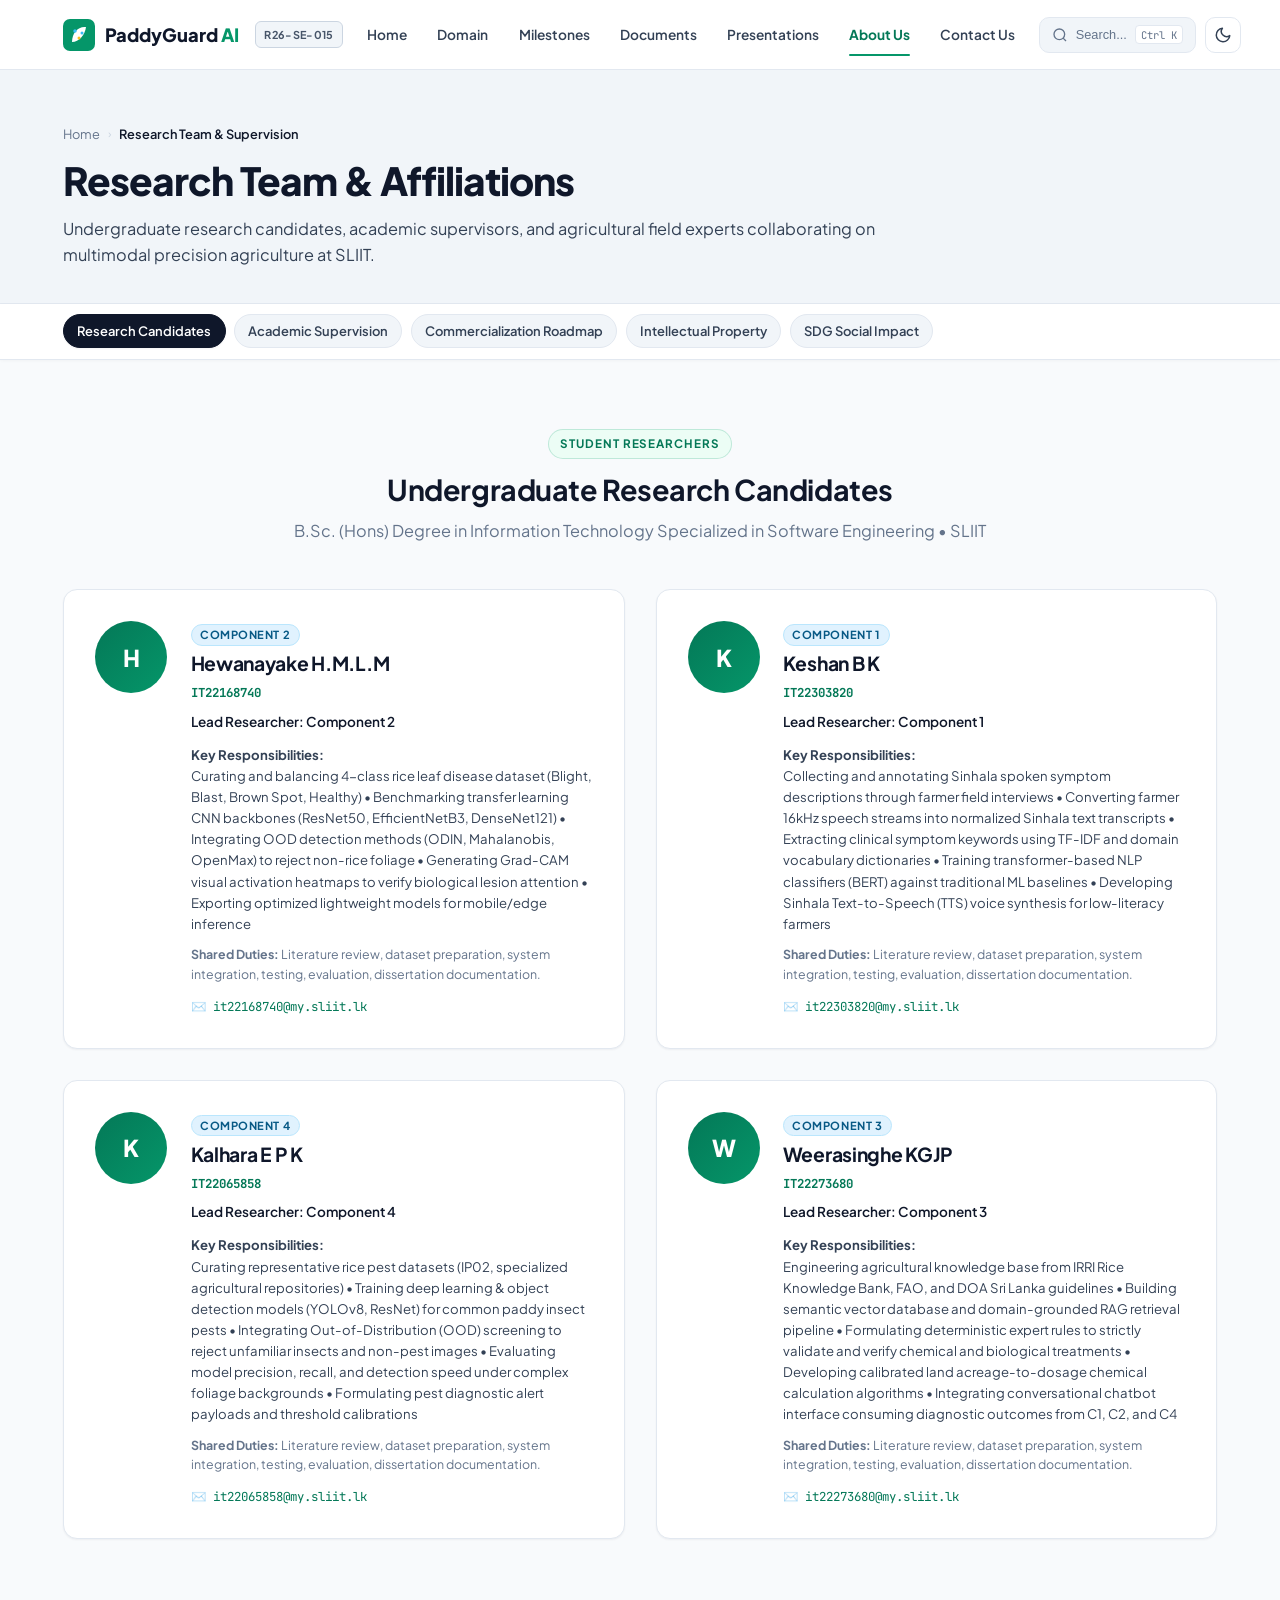
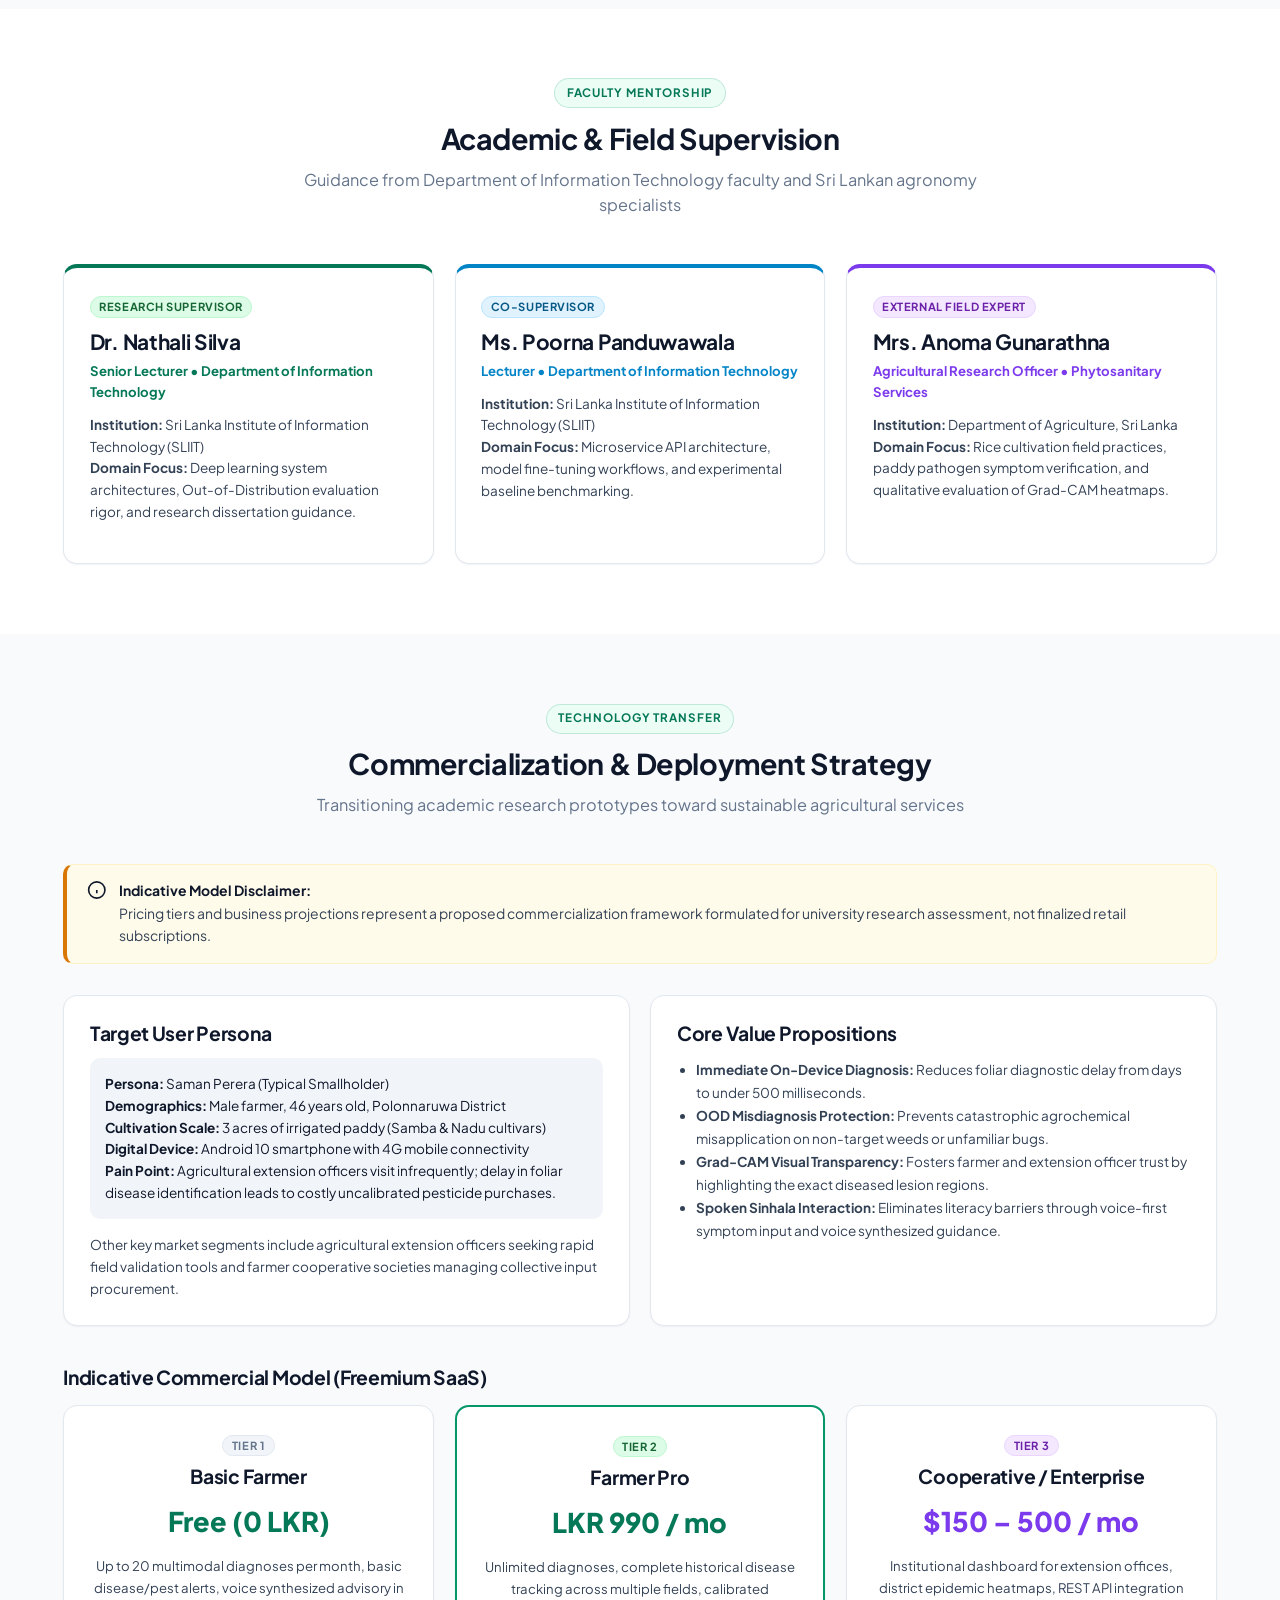
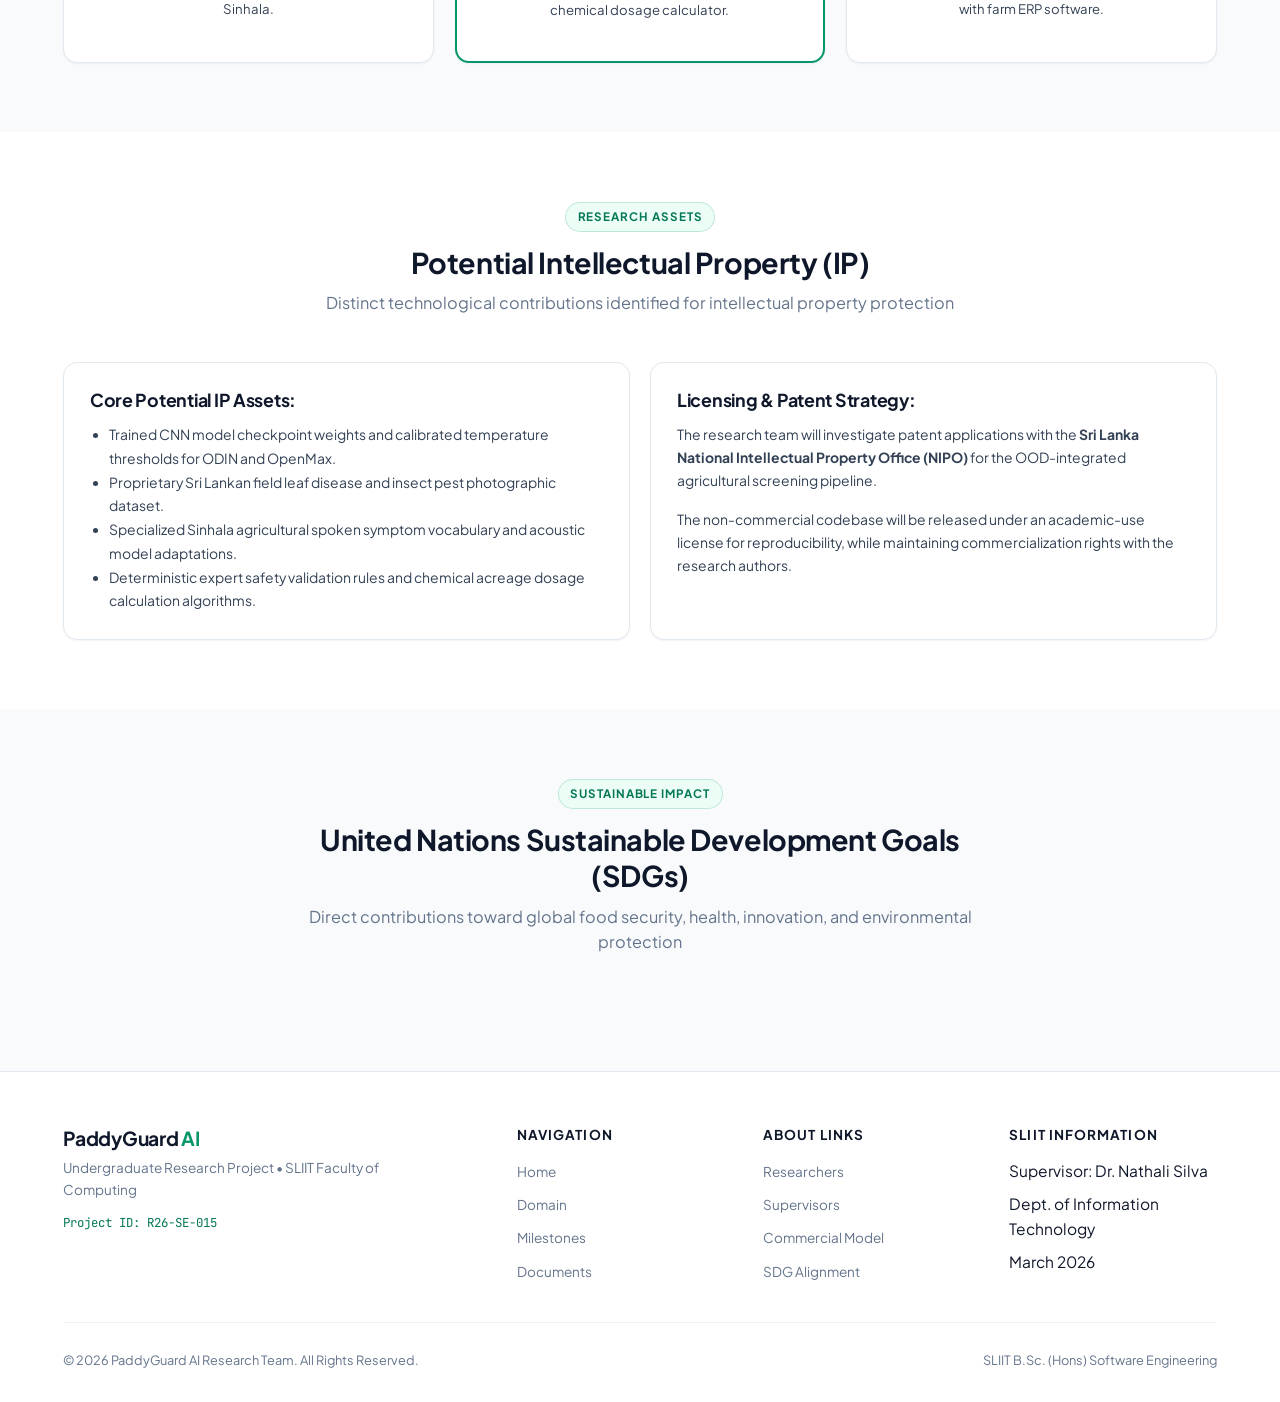
==== about.html @ 1f165900 "donee" ====
<!DOCTYPE html>
<html lang="en" data-theme="light">
<head>
  <meta charset="UTF-8">
  <meta name="viewport" content="width=device-width, initial-scale=1.0">
  <title>About Us &amp; Research Team | PaddyGuard AI Research</title>
  <meta name="description" content="Research team members, academic supervision, institutional affiliation at SLIIT, commercialization strategy, and SDG impacts for PaddyGuard AI (R26-SE-015).">
  <meta name="robots" content="index, follow">

  <link rel="icon" type="image/svg+xml" href="assets/favicon.svg">
  <link rel="preconnect" href="https://fonts.googleapis.com">
  <link rel="preconnect" href="https://fonts.gstatic.com" crossorigin>
  <link href="https://fonts.googleapis.com/css2?family=Plus+Jakarta+Sans:wght@400;500;600;700;800&family=JetBrains+Mono:wght@400;600&display=swap" rel="stylesheet">

  <link rel="stylesheet" href="css/style.css">
  <link rel="stylesheet" href="css/components.css">
  <link rel="stylesheet" href="css/responsive.css">
</head>
<body>
  <div id="scroll-progress" aria-hidden="true"></div>

  <!-- Header -->
  <header class="site-header" role="banner">
    <div class="container nav-container">
      <a href="index.html" class="logo-link">
        <svg width="32" height="32" viewBox="0 0 64 64" fill="none">
          <rect width="64" height="64" rx="14" fill="#059669" />
          <path d="M18 46 C 18 28, 30 14, 46 16 C 44 32, 32 46, 18 46 Z" fill="#ffffff" />
          <circle cx="24" cy="24" r="3.5" fill="#38bdf8" />
          <circle cx="38" cy="28" r="3" fill="#38bdf8" />
          <circle cx="32" cy="38" r="3" fill="#fbbf24" />
        </svg>
        <span class="logo-text">PaddyGuard <span style="color:var(--brand-emerald)">AI</span></span>
        <span class="logo-badge">R26-SE-015</span>
      </a>

      <nav role="navigation" aria-label="Main Navigation">
        <ul class="nav-menu">
          <li><a href="index.html" class="nav-link">Home</a></li>
          <li><a href="domain.html" class="nav-link">Domain</a></li>
          <li><a href="milestones.html" class="nav-link">Milestones</a></li>
          <li><a href="documents.html" class="nav-link">Documents</a></li>
          <li><a href="presentations.html" class="nav-link">Presentations</a></li>
          <li><a href="about.html" class="nav-link active">About Us</a></li>
          <li><a href="contact.html" class="nav-link">Contact Us</a></li>
        </ul>
      </nav>

      <div class="nav-actions">
        <button id="global-search-btn" class="search-trigger-btn" aria-label="Open Search">
          <svg width="16" height="16" viewBox="0 0 24 24" fill="none" stroke="currentColor" stroke-width="2"><circle cx="11" cy="11" r="8"></circle><line x1="21" y1="21" x2="16.65" y2="16.65"></line></svg>
          <span>Search...</span>
          <kbd class="search-kbd">Ctrl K</kbd>
        </button>
        <button id="theme-toggle-btn" class="icon-btn" aria-label="Toggle Theme">
          <svg width="18" height="18" viewBox="0 0 24 24" fill="none" stroke="currentColor" stroke-width="2"><path d="M21 12.79A9 9 0 1 1 11.21 3 7 7 0 0 0 21 12.79z"></path></svg>
        </button>
        <button id="mobile-menu-btn" class="mobile-menu-btn icon-btn" aria-label="Menu">
          <svg width="22" height="22" viewBox="0 0 24 24" fill="none" stroke="currentColor" stroke-width="2"><line x1="3" y1="12" x2="21" y2="12"></line><line x1="3" y1="6" x2="21" y2="6"></line><line x1="3" y1="18" x2="21" y2="18"></line></svg>
        </button>
      </div>
    </div>
  </header>

  <div id="drawer-backdrop" class="drawer-backdrop" aria-hidden="true"></div>
  <aside id="mobile-nav-drawer" class="mobile-nav-drawer">
    <div class="drawer-header">
      <span style="font-weight:800; color:var(--brand-emerald)">PaddyGuard AI</span>
      <button id="drawer-close-btn" class="icon-btn">✕</button>
    </div>
    <ul class="mobile-nav-links">
      <li><a href="index.html" class="mobile-nav-link">Home</a></li>
      <li><a href="domain.html" class="mobile-nav-link">Domain &amp; Methodology</a></li>
      <li><a href="milestones.html" class="mobile-nav-link">Milestones Tracker</a></li>
      <li><a href="documents.html" class="mobile-nav-link">Documents Repository</a></li>
      <li><a href="presentations.html" class="mobile-nav-link">Presentations Deck</a></li>
      <li><a href="about.html" class="mobile-nav-link active">About Research Team</a></li>
      <li><a href="contact.html" class="mobile-nav-link">Contact &amp; Supervision</a></li>
    </ul>
  </aside>

  <main id="main-content">
    <section class="section page-header-section">
      <div class="container">
        <nav class="breadcrumb-nav" aria-label="Breadcrumb">
          <a href="index.html">Home</a>
          <span class="breadcrumb-separator">&rsaquo;</span>
          <span class="breadcrumb-current">Research Team &amp; Supervision</span>
        </nav>
        <h1 class="page-title">Research Team &amp; Affiliations</h1>
        <p class="page-subtitle">
          Undergraduate research candidates, academic supervisors, and agricultural field experts collaborating on multimodal precision agriculture at SLIIT.
        </p>
      </div>
    </section>

    <!-- Sub-navigation -->
    <nav class="sub-nav-bar" aria-label="Team Sections Navigation">
      <div class="container">
        <div class="sub-nav-links">
          <a href="#team" class="sub-nav-link active">Research Candidates</a>
          <a href="#supervision" class="sub-nav-link">Academic Supervision</a>
          <a href="#commercialization" class="sub-nav-link">Commercialization Roadmap</a>
          <a href="#ip-assets" class="sub-nav-link">Intellectual Property</a>
          <a href="#sdgs" class="sub-nav-link">SDG Social Impact</a>
        </div>
      </div>
    </nav>

    <!-- ==================== 1. RESEARCH TEAM ==================== -->
    <section class="section" id="team">
      <div class="container">
        <div class="section-header">
          <span class="section-tag">Student Researchers</span>
          <h2 class="section-title">Undergraduate Research Candidates</h2>
          <p class="section-subtitle">
            B.Sc. (Hons) Degree in Information Technology Specialized in Software Engineering &bull; SLIIT
          </p>
        </div>

        <div class="team-grid" id="team-members-container">
          <!-- Populated from js/data.js -->
        </div>
      </div>
    </section>

    <!-- ==================== 2. SUPERVISION ==================== -->
    <section class="section" style="background:var(--bg-secondary);" id="supervision">
      <div class="container">
        <div class="section-header">
          <span class="section-tag">Faculty Mentorship</span>
          <h2 class="section-title">Academic &amp; Field Supervision</h2>
          <p class="section-subtitle">
            Guidance from Department of Information Technology faculty and Sri Lankan agronomy specialists
          </p>
        </div>

        <div class="grid grid-3">
          <div class="card" style="border-top:4px solid var(--brand-forest);">
            <span class="badge badge-success" style="margin-bottom:0.75rem;">Research Supervisor</span>
            <h3 style="font-size:1.35rem; margin-bottom:0.25rem;">Dr. Nathali Silva</h3>
            <p style="font-size:0.85rem; color:var(--brand-emerald-dark); font-weight:700; margin-bottom:0.75rem;">
              Senior Lecturer &bull; Department of Information Technology
            </p>
            <p style="font-size:0.875rem; color:var(--text-secondary); margin-bottom:1rem;">
              <strong>Institution:</strong> Sri Lanka Institute of Information Technology (SLIIT)<br>
              <strong>Domain Focus:</strong> Deep learning system architectures, Out-of-Distribution evaluation rigor, and research dissertation guidance.
            </p>
          </div>

          <div class="card" style="border-top:4px solid var(--brand-cyan);">
            <span class="badge badge-info" style="margin-bottom:0.75rem;">Co-Supervisor</span>
            <h3 style="font-size:1.35rem; margin-bottom:0.25rem;">Ms. Poorna Panduwawala</h3>
            <p style="font-size:0.85rem; color:var(--brand-cyan); font-weight:700; margin-bottom:0.75rem;">
              Lecturer &bull; Department of Information Technology
            </p>
            <p style="font-size:0.875rem; color:var(--text-secondary); margin-bottom:1rem;">
              <strong>Institution:</strong> Sri Lanka Institute of Information Technology (SLIIT)<br>
              <strong>Domain Focus:</strong> Microservice API architecture, model fine-tuning workflows, and experimental baseline benchmarking.
            </p>
          </div>

          <div class="card" style="border-top:4px solid var(--brand-purple);">
            <span class="badge badge-purple" style="margin-bottom:0.75rem;">External Field Expert</span>
            <h3 style="font-size:1.35rem; margin-bottom:0.25rem;">Mrs. Anoma Gunarathna</h3>
            <p style="font-size:0.85rem; color:var(--brand-purple); font-weight:700; margin-bottom:0.75rem;">
              Agricultural Research Officer &bull; Phytosanitary Services
            </p>
            <p style="font-size:0.875rem; color:var(--text-secondary); margin-bottom:1rem;">
              <strong>Institution:</strong> Department of Agriculture, Sri Lanka<br>
              <strong>Domain Focus:</strong> Rice cultivation field practices, paddy pathogen symptom verification, and qualitative evaluation of Grad-CAM heatmaps.
            </p>
          </div>
        </div>
      </div>
    </section>

    <!-- ==================== 3. COMMERCIALIZATION PLAN ==================== -->
    <section class="section" id="commercialization">
      <div class="container">
        <div class="section-header">
          <span class="section-tag">Technology Transfer</span>
          <h2 class="section-title">Commercialization &amp; Deployment Strategy</h2>
          <p class="section-subtitle">
            Transitioning academic research prototypes toward sustainable agricultural services
          </p>
        </div>

        <div class="academic-notice warning" style="margin-bottom: 2rem;">
          <svg width="20" height="20" viewBox="0 0 24 24" fill="none" stroke="currentColor" stroke-width="2"><circle cx="12" cy="12" r="10"></circle><line x1="12" y1="16" x2="12" y2="12"></line><line x1="12" y1="8" x2="12.01" y2="8"></line></svg>
          <div>
            <strong>Indicative Model Disclaimer:</strong>
            <p>
              Pricing tiers and business projections represent a proposed commercialization framework formulated for university research assessment, not finalized retail subscriptions.
            </p>
          </div>
        </div>

        <div class="grid grid-2" style="margin-bottom:2.5rem;">
          <div class="card">
            <h3 style="font-size:1.25rem; margin-bottom:0.75rem;">Target User Persona</h3>
            <div style="background:var(--bg-tertiary); padding:1rem; border-radius:var(--radius-md); font-size:0.875rem; line-height:1.6; margin-bottom:1rem;">
              <strong>Persona:</strong> Saman Perera (Typical Smallholder)<br>
              <strong>Demographics:</strong> Male farmer, 46 years old, Polonnaruwa District<br>
              <strong>Cultivation Scale:</strong> 3 acres of irrigated paddy (Samba &amp; Nadu cultivars)<br>
              <strong>Digital Device:</strong> Android 10 smartphone with 4G mobile connectivity<br>
              <strong>Pain Point:</strong> Agricultural extension officers visit infrequently; delay in foliar disease identification leads to costly uncalibrated pesticide purchases.
            </div>
            <p style="font-size:0.875rem; color:var(--text-secondary);">
              Other key market segments include agricultural extension officers seeking rapid field validation tools and farmer cooperative societies managing collective input procurement.
            </p>
          </div>

          <div class="card">
            <h3 style="font-size:1.25rem; margin-bottom:0.75rem;">Core Value Propositions</h3>
            <ul style="padding-left:1.25rem; font-size:0.875rem; color:var(--text-secondary); line-height:1.7;">
              <li><strong>Immediate On-Device Diagnosis:</strong> Reduces foliar diagnostic delay from days to under 500 milliseconds.</li>
              <li><strong>OOD Misdiagnosis Protection:</strong> Prevents catastrophic agrochemical misapplication on non-target weeds or unfamiliar bugs.</li>
              <li><strong>Grad-CAM Visual Transparency:</strong> Fosters farmer and extension officer trust by highlighting the exact diseased lesion regions.</li>
              <li><strong>Spoken Sinhala Interaction:</strong> Eliminates literacy barriers through voice-first symptom input and voice synthesized guidance.</li>
            </ul>
          </div>
        </div>

        <h3 style="font-size:1.25rem; margin-bottom:1rem; color:var(--text-primary);">Indicative Commercial Model (Freemium SaaS)</h3>
        <div class="grid grid-3">
          <div class="card" style="text-align:center;">
            <span class="badge badge-neutral" style="margin-bottom:0.5rem;">Tier 1</span>
            <h4 style="font-size:1.25rem;">Basic Farmer</h4>
            <div style="font-size:1.75rem; font-weight:800; color:var(--brand-forest); margin:0.75rem 0;">Free (0 LKR)</div>
            <p style="font-size:0.85rem; color:var(--text-secondary); margin-bottom:1rem;">
              Up to 20 multimodal diagnoses per month, basic disease/pest alerts, voice synthesized advisory in Sinhala.
            </p>
          </div>

          <div class="card" style="text-align:center; border:2px solid var(--brand-emerald);">
            <span class="badge badge-success" style="margin-bottom:0.5rem;">Tier 2</span>
            <h4 style="font-size:1.25rem;">Farmer Pro</h4>
            <div style="font-size:1.75rem; font-weight:800; color:var(--brand-emerald-dark); margin:0.75rem 0;">LKR 990 / mo</div>
            <p style="font-size:0.85rem; color:var(--text-secondary); margin-bottom:1rem;">
              Unlimited diagnoses, complete historical disease tracking across multiple fields, calibrated chemical dosage calculator.
            </p>
          </div>

          <div class="card" style="text-align:center;">
            <span class="badge badge-purple" style="margin-bottom:0.5rem;">Tier 3</span>
            <h4 style="font-size:1.25rem;">Cooperative / Enterprise</h4>
            <div style="font-size:1.75rem; font-weight:800; color:var(--brand-purple); margin:0.75rem 0;">$150 – 500 / mo</div>
            <p style="font-size:0.85rem; color:var(--text-secondary); margin-bottom:1rem;">
              Institutional dashboard for extension offices, district epidemic heatmaps, REST API integration with farm ERP software.
            </p>
          </div>
        </div>
      </div>
    </section>

    <!-- ==================== 4. INTELLECTUAL PROPERTY ==================== -->
    <section class="section" style="background:var(--bg-secondary);" id="ip-assets">
      <div class="container">
        <div class="section-header">
          <span class="section-tag">Research Assets</span>
          <h2 class="section-title">Potential Intellectual Property (IP)</h2>
          <p class="section-subtitle">
            Distinct technological contributions identified for intellectual property protection
          </p>
        </div>

        <div class="grid grid-2">
          <div class="card">
            <h4 style="font-size:1.15rem; margin-bottom:0.75rem; color:var(--text-primary);">Core Potential IP Assets:</h4>
            <ul style="padding-left:1.25rem; font-size:0.9rem; color:var(--text-secondary); line-height:1.7;">
              <li>Trained CNN model checkpoint weights and calibrated temperature thresholds for ODIN and OpenMax.</li>
              <li>Proprietary Sri Lankan field leaf disease and insect pest photographic dataset.</li>
              <li>Specialized Sinhala agricultural spoken symptom vocabulary and acoustic model adaptations.</li>
              <li>Deterministic expert safety validation rules and chemical acreage dosage calculation algorithms.</li>
            </ul>
          </div>

          <div class="card">
            <h4 style="font-size:1.15rem; margin-bottom:0.75rem; color:var(--text-primary);">Licensing &amp; Patent Strategy:</h4>
            <p style="font-size:0.9rem; color:var(--text-secondary); line-height:1.65; margin-bottom:1rem;">
              The research team will investigate patent applications with the <strong>Sri Lanka National Intellectual Property Office (NIPO)</strong> for the OOD-integrated agricultural screening pipeline.
            </p>
            <p style="font-size:0.9rem; color:var(--text-secondary); line-height:1.65;">
              The non-commercial codebase will be released under an academic-use license for reproducibility, while maintaining commercialization rights with the research authors.
            </p>
          </div>
        </div>
      </div>
    </section>

    <!-- ==================== 5. SDG SOCIAL IMPACT ==================== -->
    <section class="section" id="sdgs">
      <div class="container">
        <div class="section-header">
          <span class="section-tag">Sustainable Impact</span>
          <h2 class="section-title">United Nations Sustainable Development Goals (SDGs)</h2>
          <p class="section-subtitle">
            Direct contributions toward global food security, health, innovation, and environmental protection
          </p>
        </div>

        <div class="grid grid-4" id="sdgs-container">
          <!-- Populated from js/data.js -->
        </div>
      </div>
    </section>
  </main>

  <!-- Footer -->
  <footer class="site-footer" role="contentinfo">
    <div class="container">
      <div class="footer-grid">
        <div class="footer-brand">
          <h3>PaddyGuard <span style="color:var(--brand-emerald)">AI</span></h3>
          <p>Undergraduate Research Project &bull; SLIIT Faculty of Computing</p>
          <div style="font-family:var(--font-mono); font-size:0.8rem; color:var(--brand-emerald-dark); margin-top:0.5rem;">
            Project ID: R26-SE-015
          </div>
        </div>
        <div class="footer-col">
          <h4>Navigation</h4>
          <ul class="footer-links">
            <li><a href="index.html">Home</a></li>
            <li><a href="domain.html">Domain</a></li>
            <li><a href="milestones.html">Milestones</a></li>
            <li><a href="documents.html">Documents</a></li>
          </ul>
        </div>
        <div class="footer-col">
          <h4>About Links</h4>
          <ul class="footer-links">
            <li><a href="#team">Researchers</a></li>
            <li><a href="#supervision">Supervisors</a></li>
            <li><a href="#commercialization">Commercial Model</a></li>
            <li><a href="#sdgs">SDG Alignment</a></li>
          </ul>
        </div>
        <div class="footer-col">
          <h4>SLIIT Information</h4>
          <ul class="footer-links">
            <li><span>Supervisor: Dr. Nathali Silva</span></li>
            <li><span>Dept. of Information Technology</span></li>
            <li><span>March 2026</span></li>
          </ul>
        </div>
      </div>
      <div class="footer-bottom">
        <div>&copy; 2026 PaddyGuard AI Research Team. All Rights Reserved.</div>
        <div>SLIIT B.Sc. (Hons) Software Engineering</div>
      </div>
    </div>
  </footer>

  <button id="back-to-top" aria-label="Back to Top">
    <svg width="20" height="20" viewBox="0 0 24 24" fill="none" stroke="currentColor" stroke-width="2.5"><polyline points="18 15 12 9 6 15"></polyline></svg>
  </button>

  <div id="search-modal" class="modal-overlay" role="dialog" aria-modal="true">
    <div class="modal-content search-modal-content">
      <button class="modal-close-btn">✕</button>
      <h3 style="font-size:1.25rem; margin-bottom:1rem;">Search Research Documentation</h3>
      <div class="search-input-wrapper">
        <input type="text" id="global-search-input" placeholder="Search team, roles, SDGs, supervision..." autocomplete="off">
        <span id="search-results-count" style="font-size:0.75rem; color:var(--text-muted); font-family:var(--font-mono);">0 results</span>
      </div>
      <ul id="search-results-list" class="search-results-list"></ul>
    </div>
  </div>

  <script src="js/data.js"></script>
  <script src="js/main.js"></script>
  <script src="js/search.js"></script>

  <!-- Populate Team & SDGs -->
  <script>
    document.addEventListener('DOMContentLoaded', () => {
      // 1. Team Cards
      const teamContainer = document.getElementById('team-members-container');
      if (teamContainer && projectData.team) {
        teamContainer.innerHTML = projectData.team.map(m => `
          <div class="team-card">
            <div class="team-avatar">${m.name.charAt(0)}</div>
            <div class="team-info" style="flex:1;">
              <span class="badge badge-info" style="margin-bottom:0.35rem;">Component ${m.componentNumber}</span>
              <h3>${m.name}</h3>
              <div class="student-id">${m.studentId}</div>
              <div class="team-role">${m.role}</div>
              <p style="font-size:0.85rem; color:var(--text-secondary); margin-bottom:0.75rem;">
                <strong>Key Responsibilities:</strong><br>
                ${m.responsibilities.join(' • ')}
              </p>
              <div style="font-size:0.8rem; color:var(--text-muted); margin-bottom:0.75rem;">
                <strong>Shared Duties:</strong> ${m.sharedDuties}
              </div>
              <div style="font-family:var(--font-mono); font-size:0.8rem; color:var(--brand-emerald-dark);">
                ✉️ ${m.email}
              </div>
            </div>
          </div>
        `).join('');
      }

      // 2. SDGs
      const sdgContainer = document.getElementById('sdgs-container');
      if (sdgContainer && projectData.sdgs) {
        sdgContainer.innerHTML = projectData.sdgs.map(s => `
          <div class="card" style="display:flex; flex-direction:column;">
            <span class="badge badge-success" style="align-self:flex-start; margin-bottom:0.75rem;">${s.target}</span>
            <h4 style="font-size:1.1rem; color:var(--text-primary); margin-bottom:0.5rem;">${s.goal}</h4>
            <p style="font-size:0.85rem; color:var(--text-secondary); flex-grow:1;">${s.contribution}</p>
          </div>
        `).join('');
      }
    });
  </script>
</body>
</html>
---- css/style.css ----
/* ==========================================================================
   PaddyGuard AI - Academic Research Web Design System (Clean & Modern 2026)
   Light & Slate-Dark Themes, High Usability, Professional Typography,
   Clean Spacing, Tactile Buttons, Crisp Navbar
   ========================================================================== */

:root {
  /* ----------------- LIGHT THEME (DEFAULT) ----------------- */
  /* Clean, crisp academic research palette (Stanford / Nature / Vercel style) */
  --bg-primary: #f8fafc;        /* Soft modern slate-50 */
  --bg-secondary: #ffffff;      /* Pure clean white */
  --bg-tertiary: #f1f5f9;       /* Slate-100 */
  --bg-card: #ffffff;
  --bg-card-hover: #ffffff;
  --bg-glass: rgba(255, 255, 255, 0.92);

  --text-primary: #0f172a;      /* Rich dark slate-900 */
  --text-secondary: #334155;    /* Slate-700 */
  --text-muted: #64748b;        /* Slate-500 */
  --text-light: #94a3b8;        /* Slate-400 */

  --border-color: #e2e8f0;      /* Slate-200 */
  --border-subtle: #edf2f7;
  --border-focus: #059669;

  /* Refined, Elegant Brand Accents (NOT swamp green!) */
  --brand-forest: #047857;      /* Emerald-700 */
  --brand-forest-dark: #064e3b; /* Emerald-800 */
  --brand-emerald: #059669;     /* Emerald-600 */
  --brand-emerald-dark: #047857;
  --brand-emerald-light: #ecfdf5;/* Emerald-50 */
  --brand-emerald-faint: #f0fdf4;

  --brand-gold: #d97706;        /* Amber-600 */
  --brand-gold-light: #fef3c7;
  --brand-cyan: #0284c7;        /* Sky-600 */
  --brand-cyan-light: #e0f2fe;
  --brand-purple: #7c3aed;      /* Violet-600 */
  --brand-purple-light: #f3e8ff;
  --brand-danger: #dc2626;
  --brand-danger-light: #fee2e2;

  /* Typography */
  --font-sans: 'Plus Jakarta Sans', system-ui, -apple-system, BlinkMacSystemFont, 'Segoe UI', Roboto, Helvetica, Arial, sans-serif;
  --font-mono: 'JetBrains Mono', 'Fira Code', Menlo, Consolas, monospace;

  /* Shadows */
  --shadow-sm: 0 1px 2px 0 rgba(15, 23, 42, 0.05);
  --shadow-md: 0 4px 6px -1px rgba(15, 23, 42, 0.07), 0 2px 4px -2px rgba(15, 23, 42, 0.05);
  --shadow-lg: 0 10px 15px -3px rgba(15, 23, 42, 0.08), 0 4px 6px -4px rgba(15, 23, 42, 0.03);
  --shadow-xl: 0 20px 25px -5px rgba(15, 23, 42, 0.08), 0 8px 10px -6px rgba(15, 23, 42, 0.03);

  /* Radius & Nav Dimensions */
  --radius-sm: 6px;
  --radius-md: 10px;
  --radius-lg: 14px;
  --radius-full: 9999px;
  --nav-height: 70px;
  --max-width: 1200px;

  /* Transitions */
  --transition-fast: 150ms ease;
  --transition-normal: 250ms ease;
}

/* ----------------- DARK THEME (PREMIUM SLATE / ZINC) ----------------- */
/* Clean tech dark mode (GitHub / Vercel style) - NOT muddy green! */
[data-theme="dark"] {
  --bg-primary: #090d16;        /* Deep clean midnight navy-slate */
  --bg-secondary: #0f172a;      /* Slate-900 */
  --bg-tertiary: #1e293b;       /* Slate-800 */
  --bg-card: #0f172a;           /* Clean dark slate card */
  --bg-card-hover: #162035;
  --bg-glass: rgba(15, 23, 42, 0.92);

  --text-primary: #f8fafc;      /* Slate-50 */
  --text-secondary: #cbd5e1;    /* Slate-300 */
  --text-muted: #94a3b8;        /* Slate-400 */
  --text-light: #64748b;        /* Slate-500 */

  --border-color: #243046;      /* Crisp slate border */
  --border-subtle: #1a2436;
  --border-focus: #10b981;

  --brand-forest: #10b981;
  --brand-forest-dark: #059669;
  --brand-emerald: #10b981;
  --brand-emerald-dark: #059669;
  --brand-emerald-light: rgba(16, 185, 129, 0.15);
  --brand-emerald-faint: rgba(16, 185, 129, 0.1);

  --brand-gold: #fbbf24;
  --brand-gold-light: rgba(251, 191, 36, 0.15);
  --brand-cyan: #38bdf8;
  --brand-cyan-light: rgba(56, 189, 248, 0.15);
  --brand-purple: #c084fc;
  --brand-purple-light: rgba(192, 132, 252, 0.15);
  --brand-danger: #f87171;
  --brand-danger-light: rgba(248, 113, 113, 0.15);

  --shadow-sm: 0 1px 2px 0 rgba(0, 0, 0, 0.35);
  --shadow-md: 0 4px 6px -1px rgba(0, 0, 0, 0.45);
  --shadow-lg: 0 10px 15px -3px rgba(0, 0, 0, 0.55);
  --shadow-xl: 0 20px 25px -5px rgba(0, 0, 0, 0.65);
}

/* ==================== RESET & BASE ==================== */
*, *::before, *::after {
  box-sizing: border-box;
  margin: 0;
  padding: 0;
}

html {
  font-family: var(--font-sans);
  font-size: 15.5px;
  line-height: 1.6;
  color: var(--text-primary);
  background-color: var(--bg-primary);
  scroll-behavior: smooth;
  -webkit-font-smoothing: antialiased;
  -moz-osx-font-smoothing: grayscale;
}

body {
  min-height: 100vh;
  display: flex;
  flex-direction: column;
  overflow-x: hidden;
  background-color: var(--bg-primary);
  color: var(--text-primary);
  transition: background-color var(--transition-normal), color var(--transition-normal);
}

:focus-visible {
  outline: 2px solid var(--brand-emerald);
  outline-offset: 3px;
}

#scroll-progress {
  position: fixed;
  top: 0;
  left: 0;
  width: 0%;
  height: 3px;
  background: var(--brand-emerald);
  z-index: 1000;
  transition: width 0.1s ease-out;
}

h1, h2, h3, h4, h5, h6 {
  color: var(--text-primary);
  font-weight: 700;
  line-height: 1.28;
  letter-spacing: -0.015em;
}

h1 { font-size: 2.35rem; }
h2 { font-size: 1.85rem; }
h3 { font-size: 1.35rem; }
h4 { font-size: 1.1rem; }
p { color: var(--text-secondary); margin-bottom: 0.85rem; }
p:last-child { margin-bottom: 0; }

a {
  color: inherit;
  text-decoration: none;
  transition: color var(--transition-fast);
}

a:hover {
  color: var(--brand-emerald);
}

.text-link {
  color: var(--brand-forest);
  text-decoration: underline;
  text-underline-offset: 3px;
}

.text-link:hover {
  color: var(--brand-emerald);
}

img, svg {
  display: block;
  max-width: 100%;
}

.container {
  width: 100%;
  max-width: var(--max-width);
  margin-left: auto;
  margin-right: auto;
  padding-left: 1.5rem;
  padding-right: 1.5rem;
}

.section {
  padding: 4.5rem 0;
  position: relative;
}

.page-header-section {
  padding: 3.5rem 0 2.25rem 0;
  background: var(--bg-tertiary);
  border-bottom: 1px solid var(--border-color);
}

.page-title {
  font-size: 2.5rem;
  font-weight: 800;
  letter-spacing: -0.025em;
  margin-bottom: 0.65rem;
  color: var(--text-primary);
}

.page-subtitle {
  font-size: 1.05rem;
  color: var(--text-secondary);
  max-width: 860px;
  line-height: 1.6;
}

/* Breadcrumbs */
.breadcrumb-nav {
  display: flex;
  align-items: center;
  gap: 0.45rem;
  font-size: 0.85rem;
  color: var(--text-muted);
  margin-bottom: 0.85rem;
}

.breadcrumb-nav a {
  color: var(--text-muted);
  text-decoration: none;
}

.breadcrumb-nav a:hover {
  color: var(--brand-emerald);
}

.breadcrumb-separator {
  color: var(--text-light);
  font-size: 0.75rem;
}

.breadcrumb-current {
  color: var(--text-primary);
  font-weight: 600;
}

.section-header {
  text-align: center;
  max-width: 720px;
  margin: 0 auto 3rem auto;
}

.section-tag {
  display: inline-flex;
  align-items: center;
  gap: 0.4rem;
  font-size: 0.75rem;
  font-weight: 700;
  text-transform: uppercase;
  letter-spacing: 0.08em;
  color: var(--brand-forest);
  background: var(--brand-emerald-light);
  border: 1px solid rgba(5, 150, 105, 0.2);
  padding: 0.3rem 0.75rem;
  border-radius: var(--radius-full);
  margin-bottom: 0.75rem;
}

[data-theme="dark"] .section-tag {
  color: #34d399;
}

.section-title {
  margin-bottom: 0.65rem;
}

.section-subtitle {
  font-size: 1.05rem;
  color: var(--text-muted);
  line-height: 1.55;
}

/* ==================== CLEAN NAVBAR ==================== */
.site-header {
  position: sticky;
  top: 0;
  z-index: 900;
  height: var(--nav-height);
  background: var(--bg-glass);
  backdrop-filter: blur(14px);
  -webkit-backdrop-filter: blur(14px);
  border-bottom: 1px solid var(--border-color);
  transition: all var(--transition-normal);
}

.site-header.scrolled {
  box-shadow: var(--shadow-sm);
  background: var(--bg-secondary);
}

.nav-container {
  display: flex;
  align-items: center;
  justify-content: space-between;
  height: 100%;
  gap: 1rem;
}

.logo-link {
  display: flex;
  align-items: center;
  gap: 0.65rem;
  font-weight: 800;
  font-size: 1.18rem;
  color: var(--text-primary);
  white-space: nowrap;
  flex-shrink: 0;
  text-decoration: none;
}

.logo-badge {
  font-size: 0.7rem;
  font-weight: 700;
  color: #475569;
  background: #f1f5f9;
  border: 1px solid #cbd5e1;
  padding: 0.22rem 0.55rem;
  border-radius: 6px;
  margin-left: 0.35rem;
  letter-spacing: 0.03em;
  white-space: nowrap;
  display: inline-flex;
  align-items: center;
}

[data-theme="dark"] .logo-badge {
  color: #94a3b8;
  background: #1e293b;
  border-color: #334155;
}

.nav-menu {
  display: flex;
  align-items: center;
  list-style: none;
  gap: 0.85rem;
  margin: 0;
  padding: 0;
}

.nav-link {
  font-size: 0.885rem;
  font-weight: 600;
  color: var(--text-secondary);
  padding: 0.45rem 0.55rem;
  position: relative;
  transition: all var(--transition-fast);
  white-space: nowrap !important;
  display: inline-block;
  border-radius: var(--radius-sm);
}

.nav-link:hover {
  color: var(--text-primary);
  background: var(--bg-tertiary);
}

.nav-link.active {
  color: var(--brand-forest);
  font-weight: 700;
}

[data-theme="dark"] .nav-link.active {
  color: var(--brand-emerald);
}

.nav-link.active::after {
  content: '';
  position: absolute;
  bottom: -4px;
  left: 0.55rem;
  right: 0.55rem;
  height: 2.5px;
  background-color: var(--brand-emerald);
  border-radius: var(--radius-full);
}

.nav-actions {
  display: flex;
  align-items: center;
  gap: 0.55rem;
  flex-shrink: 0;
}

.icon-btn {
  background: var(--bg-secondary);
  border: 1px solid var(--border-color);
  color: var(--text-secondary);
  width: 36px;
  height: 36px;
  border-radius: var(--radius-md);
  display: inline-flex;
  align-items: center;
  justify-content: center;
  cursor: pointer;
  transition: all var(--transition-fast);
}

.icon-btn:hover {
  background: var(--bg-tertiary);
  color: var(--text-primary);
  border-color: var(--brand-emerald);
}

.search-trigger-btn {
  display: inline-flex;
  align-items: center;
  gap: 0.5rem;
  padding: 0.35rem 0.75rem;
  height: 36px;
  border-radius: var(--radius-md);
  background: var(--bg-tertiary);
  border: 1px solid var(--border-color);
  color: var(--text-muted);
  font-size: 0.825rem;
  cursor: pointer;
  transition: all var(--transition-fast);
  white-space: nowrap;
}

.search-trigger-btn:hover {
  border-color: var(--brand-emerald);
  color: var(--text-primary);
  background: var(--bg-secondary);
}

.search-kbd {
  font-size: 0.68rem;
  background: var(--bg-secondary);
  border: 1px solid var(--border-color);
  padding: 0.1rem 0.35rem;
  border-radius: 4px;
  color: var(--text-muted);
  font-family: var(--font-mono);
}

.mobile-menu-btn {
  display: none;
  background: transparent;
  border: none;
  color: var(--text-primary);
  padding: 0.4rem;
  cursor: pointer;
}

/* Mobile Drawer */
.mobile-nav-drawer {
  position: fixed;
  top: 0;
  right: -100%;
  width: 290px;
  height: 100vh;
  background: var(--bg-secondary);
  box-shadow: var(--shadow-xl);
  z-index: 1001;
  padding: 1.75rem 1.5rem;
  display: flex;
  flex-direction: column;
  transition: right var(--transition-normal);
  border-left: 1px solid var(--border-color);
}

.mobile-nav-drawer.open {
  right: 0;
}

.drawer-header {
  display: flex;
  align-items: center;
  justify-content: space-between;
  margin-bottom: 1.5rem;
  padding-bottom: 1rem;
  border-bottom: 1px solid var(--border-color);
}

.mobile-nav-links {
  list-style: none;
  display: flex;
  flex-direction: column;
  gap: 0.65rem;
}

.mobile-nav-link {
  font-size: 1rem;
  font-weight: 600;
  color: var(--text-secondary);
  display: block;
  padding: 0.55rem 0.5rem;
  border-radius: var(--radius-sm);
  transition: all var(--transition-fast);
}

.mobile-nav-link:hover,
.mobile-nav-link.active {
  color: var(--brand-forest);
  background: var(--brand-emerald-light);
}

.drawer-backdrop {
  position: fixed;
  inset: 0;
  background: rgba(15, 23, 42, 0.4);
  backdrop-filter: blur(4px);
  z-index: 1000;
  opacity: 0;
  pointer-events: none;
  transition: opacity var(--transition-fast);
}

.drawer-backdrop.active {
  opacity: 1;
  pointer-events: auto;
}

/* ==================== BUTTONS & BADGES ==================== */
.btn {
  display: inline-flex;
  align-items: center;
  justify-content: center;
  gap: 0.5rem;
  font-family: var(--font-sans);
  font-size: 0.9rem;
  font-weight: 600;
  padding: 0.65rem 1.35rem;
  border-radius: var(--radius-md);
  cursor: pointer;
  border: 1px solid transparent;
  transition: all var(--transition-fast);
  text-decoration: none;
  line-height: 1.4;
  white-space: nowrap;
  user-select: none;
}

.btn:active {
  transform: translateY(1px);
}

.btn-primary {
  background: #059669;
  border-color: #047857;
  color: #ffffff !important;
  box-shadow: 0 1px 2px 0 rgba(0, 0, 0, 0.05), 0 2px 4px 0 rgba(5, 150, 105, 0.25);
}

.btn-primary:hover {
  background: #047857;
  border-color: #065f46;
  transform: translateY(-1px);
  box-shadow: 0 4px 6px -1px rgba(0, 0, 0, 0.1), 0 2px 4px -2px rgba(5, 150, 105, 0.3);
}

.btn-secondary {
  background: #ffffff;
  border: 1px solid #cbd5e1;
  color: var(--text-primary) !important;
  box-shadow: var(--shadow-sm);
}

.btn-secondary:hover {
  background: var(--bg-tertiary);
  border-color: #94a3b8;
  transform: translateY(-1px);
  box-shadow: var(--shadow-md);
}

.btn-outline {
  background: transparent;
  border: 1.5px solid #cbd5e1;
  color: var(--text-primary) !important;
}

.btn-outline:hover {
  border-color: #059669;
  color: #059669 !important;
  background: #ecfdf5;
  transform: translateY(-1px);
}

[data-theme="dark"] .btn-secondary {
  background: #1e293b;
  border-color: #334155;
  color: #f8fafc !important;
}

[data-theme="dark"] .btn-secondary:hover {
  background: #334155;
  border-color: #475569;
}

[data-theme="dark"] .btn-outline {
  border-color: #334155;
  color: #cbd5e1 !important;
}

[data-theme="dark"] .btn-outline:hover {
  border-color: #10b981;
  color: #10b981 !important;
  background: rgba(16, 185, 129, 0.12);
}

.btn-sm {
  padding: 0.42rem 0.9rem;
  font-size: 0.825rem;
  border-radius: var(--radius-sm);
}

/* Badges */
.badge {
  display: inline-flex;
  align-items: center;
  gap: 0.3rem;
  font-size: 0.72rem;
  font-weight: 700;
  padding: 0.18rem 0.55rem;
  border-radius: var(--radius-full);
  text-transform: uppercase;
  letter-spacing: 0.05em;
  line-height: 1.25;
  white-space: nowrap;
}

.badge-success {
  background: #dcfce7;
  color: #166534;
  border: 1px solid #bbf7d0;
}

[data-theme="dark"] .badge-success {
  background: rgba(34, 197, 94, 0.18);
  color: #4ade80;
  border-color: rgba(74, 222, 128, 0.3);
}

.badge-warning {
  background: #fef3c7;
  color: #92400e;
  border: 1px solid #fde68a;
}

[data-theme="dark"] .badge-warning {
  background: rgba(245, 158, 11, 0.18);
  color: #fbbf24;
  border-color: rgba(251, 191, 36, 0.3);
}

.badge-info {
  background: #e0f2fe;
  color: #075985;
  border: 1px solid #bae6fd;
}

[data-theme="dark"] .badge-info {
  background: rgba(56, 189, 248, 0.18);
  color: #38bdf8;
  border-color: rgba(56, 189, 248, 0.3);
}

.badge-purple {
  background: #f3e8ff;
  color: #6b21a8;
  border: 1px solid #e9d5ff;
}

[data-theme="dark"] .badge-purple {
  background: rgba(168, 85, 247, 0.18);
  color: #c084fc;
  border-color: rgba(192, 132, 252, 0.3);
}

.badge-neutral {
  background: var(--bg-tertiary);
  color: var(--text-muted);
  border: 1px solid var(--border-color);
}

/* ==================== CARDS & LAYOUTS ==================== */
.card {
  background: var(--bg-card);
  border: 1px solid var(--border-color);
  border-radius: var(--radius-lg);
  padding: 1.65rem;
  box-shadow: var(--shadow-sm);
  transition: all var(--transition-fast);
  position: relative;
}

.card:hover {
  box-shadow: var(--shadow-md);
  border-color: #cbd5e1;
}

[data-theme="dark"] .card:hover {
  border-color: #334155;
}

.grid {
  display: grid;
  gap: 1.35rem;
}

.grid-2 { grid-template-columns: repeat(2, minmax(0, 1fr)); }
.grid-3 { grid-template-columns: repeat(3, minmax(0, 1fr)); }
.grid-4 { grid-template-columns: repeat(4, minmax(0, 1fr)); }

/* Academic Notice Callouts */
.academic-notice {
  background: var(--brand-emerald-faint);
  border: 1px solid rgba(5, 150, 105, 0.2);
  border-left: 4px solid var(--brand-emerald);
  border-radius: var(--radius-md);
  padding: 1rem 1.25rem;
  margin-bottom: 1.75rem;
  display: flex;
  align-items: flex-start;
  gap: 0.85rem;
  font-size: 0.9rem;
}

.academic-notice.warning {
  background: #fffbeb;
  border-color: #fef3c7;
  border-left-color: var(--brand-gold);
}

[data-theme="dark"] .academic-notice.warning {
  background: rgba(245, 158, 11, 0.1);
  border-color: rgba(245, 158, 11, 0.2);
}

.academic-notice p {
  margin: 0;
  color: var(--text-secondary);
}

/* ==================== MODALS ==================== */
.modal-overlay {
  position: fixed;
  inset: 0;
  background: rgba(15, 23, 42, 0.6);
  backdrop-filter: blur(5px);
  z-index: 2000;
  display: flex;
  align-items: center;
  justify-content: center;
  padding: 1.5rem;
  opacity: 0;
  pointer-events: none;
  transition: opacity var(--transition-normal);
}

.modal-overlay.active {
  opacity: 1;
  pointer-events: auto;
}

.modal-content {
  background: var(--bg-secondary);
  border: 1px solid var(--border-color);
  border-radius: var(--radius-lg);
  max-width: 640px;
  width: 100%;
  max-height: 85vh;
  overflow-y: auto;
  box-shadow: var(--shadow-xl);
  padding: 2rem;
  position: relative;
  transform: scale(0.96);
  transition: transform var(--transition-normal);
}

.modal-overlay.active .modal-content {
  transform: scale(1);
}

.modal-close-btn {
  position: absolute;
  top: 1.25rem;
  right: 1.25rem;
  background: transparent;
  border: none;
  color: var(--text-muted);
  font-size: 1.35rem;
  cursor: pointer;
  line-height: 1;
  padding: 0.25rem;
  border-radius: 4px;
}

.modal-close-btn:hover {
  color: var(--text-primary);
}

/* Search Modal */
.search-modal-content {
  max-width: 600px;
  padding: 1.5rem;
}

.search-input-wrapper {
  display: flex;
  align-items: center;
  gap: 0.65rem;
  background: var(--bg-tertiary);
  border: 1.5px solid var(--border-color);
  border-radius: var(--radius-md);
  padding: 0.65rem 0.85rem;
  margin-bottom: 1rem;
}

.search-input-wrapper:focus-within {
  border-color: var(--brand-emerald);
  background: var(--bg-secondary);
}

.search-input-wrapper input {
  flex: 1;
  background: transparent;
  border: none;
  color: var(--text-primary);
  font-family: var(--font-sans);
  font-size: 1rem;
  outline: none;
}

.search-results-list {
  max-height: 360px;
  overflow-y: auto;
  list-style: none;
  display: flex;
  flex-direction: column;
  gap: 0.5rem;
}

.search-result-item {
  padding: 0.75rem 0.85rem;
  background: var(--bg-card);
  border: 1px solid var(--border-color);
  border-radius: var(--radius-md);
  cursor: pointer;
  transition: all var(--transition-fast);
}

.search-result-item:hover {
  border-color: var(--brand-emerald);
  background: var(--brand-emerald-light);
}

.search-result-title {
  font-weight: 700;
  font-size: 0.925rem;
  color: var(--text-primary);
  margin-bottom: 0.2rem;
  display: flex;
  align-items: center;
  justify-content: space-between;
}

.search-result-category {
  font-size: 0.68rem;
  padding: 0.15rem 0.45rem;
  background: var(--bg-tertiary);
  border-radius: var(--radius-full);
  color: var(--text-muted);
}

.search-result-desc {
  font-size: 0.825rem;
  color: var(--text-secondary);
}

/* ==================== FOOTER ==================== */
.site-footer {
  margin-top: auto;
  background: var(--bg-secondary);
  border-top: 1px solid var(--border-color);
  padding: 3.5rem 0 2rem 0;
}

.footer-grid {
  display: grid;
  grid-template-columns: 2fr 1fr 1fr 1fr;
  gap: 2.5rem;
  margin-bottom: 2.5rem;
}

.footer-brand h3 {
  font-size: 1.25rem;
  margin-bottom: 0.4rem;
  color: var(--text-primary);
}

.footer-brand p {
  font-size: 0.875rem;
  color: var(--text-muted);
  max-width: 320px;
  line-height: 1.6;
}

.footer-col h4 {
  font-size: 0.875rem;
  font-weight: 700;
  text-transform: uppercase;
  letter-spacing: 0.08em;
  margin-bottom: 1rem;
  color: var(--text-primary);
}

.footer-links {
  list-style: none;
  display: flex;
  flex-direction: column;
  gap: 0.55rem;
}

.footer-links a {
  font-size: 0.875rem;
  color: var(--text-muted);
}

.footer-links a:hover {
  color: var(--brand-forest);
}

.footer-disclaimer-box {
  background: var(--bg-tertiary);
  border: 1px solid var(--border-color);
  border-radius: var(--radius-md);
  padding: 1rem 1.25rem;
  margin-bottom: 1.75rem;
  font-size: 0.825rem;
  color: var(--text-muted);
  line-height: 1.6;
}

.footer-bottom {
  display: flex;
  align-items: center;
  justify-content: space-between;
  padding-top: 1.75rem;
  border-top: 1px solid var(--border-subtle);
  font-size: 0.825rem;
  color: var(--text-muted);
}

#back-to-top {
  position: fixed;
  bottom: 2rem;
  right: 2rem;
  width: 40px;
  height: 40px;
  border-radius: var(--radius-full);
  background: var(--brand-forest);
  color: #ffffff;
  border: none;
  cursor: pointer;
  display: flex;
  align-items: center;
  justify-content: center;
  box-shadow: var(--shadow-md);
  opacity: 0;
  pointer-events: none;
  transform: translateY(10px);
  transition: all var(--transition-normal);
  z-index: 800;
}

#back-to-top.visible {
  opacity: 1;
  pointer-events: auto;
  transform: translateY(0);
}

#back-to-top:hover {
  background: var(--brand-emerald);
}
---- css/components.css ----
/* ==================== SUB-NAVIGATION & BREADCRUMBS ==================== */
.sub-nav-bar {
  background: var(--bg-secondary);
  border-bottom: 1px solid var(--border-color);
  position: sticky;
  top: var(--nav-height);
  z-index: 850;
  box-shadow: 0 1px 3px rgba(15, 23, 42, 0.03);
}

.sub-nav-links {
  display: flex;
  align-items: center;
  gap: 0.55rem;
  padding: 0.65rem 0;
  overflow-x: auto;
  white-space: nowrap;
  scrollbar-width: none;
}

.sub-nav-links::-webkit-scrollbar {
  display: none;
}

.sub-nav-link {
  font-size: 0.835rem;
  font-weight: 600;
  color: var(--text-secondary);
  padding: 0.38rem 0.85rem;
  border-radius: var(--radius-full);
  border: 1px solid var(--border-color);
  background: var(--bg-tertiary);
  transition: all var(--transition-fast);
  text-decoration: none;
  white-space: nowrap;
  display: inline-flex;
  align-items: center;
}

.sub-nav-link:hover {
  background: var(--bg-secondary);
  color: var(--text-primary);
  border-color: #94a3b8;
  transform: translateY(-1px);
}

.sub-nav-link.active {
  background: #0f172a;
  color: #ffffff !important;
  border-color: #0f172a;
  box-shadow: var(--shadow-sm);
}

[data-theme="dark"] .sub-nav-link.active {
  background: #38bdf8;
  color: #090d16 !important;
  border-color: #38bdf8;
}

.breadcrumb-nav {
  display: flex;
  align-items: center;
  gap: 0.5rem;
  font-size: 0.825rem;
  color: var(--text-muted);
  margin-bottom: 0.75rem;
}

.breadcrumb-nav a {
  color: var(--text-muted);
  text-decoration: none;
}

.breadcrumb-nav a:hover {
  color: var(--brand-forest);
}

.breadcrumb-separator {
  color: #cbd5e1;
}

.breadcrumb-current {
  color: var(--text-primary);
  font-weight: 600;
}

/* ==================== HERO SECTION ==================== */
.hero-section {
  padding: 5rem 0 4rem 0;
  position: relative;
  overflow: hidden;
  background: radial-gradient(circle at 85% 20%, var(--brand-emerald-faint) 0%, transparent 60%);
}

.hero-grid {
  display: grid;
  grid-template-columns: 1.15fr 0.85fr;
  gap: 3.5rem;
  align-items: center;
}

.hero-meta-badge {
  display: inline-flex;
  align-items: center;
  gap: 0.65rem;
  padding: 0.4rem 1rem;
  border-radius: var(--radius-full);
  background: var(--bg-card);
  border: 1px solid var(--border-color);
  font-size: 0.825rem;
  font-weight: 600;
  color: var(--text-secondary);
  margin-bottom: 1.5rem;
  box-shadow: var(--shadow-sm);
}

.pulse-dot {
  width: 8px;
  height: 8px;
  border-radius: 50%;
  background: var(--brand-emerald);
  box-shadow: 0 0 0 0 rgba(16, 185, 129, 0.7);
  animation: pulse-ring 2s infinite cubic-bezier(0.66, 0, 0, 1);
}

@keyframes pulse-ring {
  0% { box-shadow: 0 0 0 0 rgba(16, 185, 129, 0.7); }
  70% { box-shadow: 0 0 0 8px rgba(16, 185, 129, 0); }
  100% { box-shadow: 0 0 0 0 rgba(16, 185, 129, 0); }
}

.hero-title {
  font-size: 3.25rem;
  font-weight: 800;
  line-height: 1.15;
  letter-spacing: -0.03em;
  margin-bottom: 1.25rem;
  color: var(--text-primary);
}

.hero-title .gradient-text {
  background: linear-gradient(135deg, var(--brand-forest), var(--brand-emerald));
  -webkit-background-clip: text;
  -webkit-text-fill-color: transparent;
}

[data-theme="dark"] .hero-title .gradient-text {
  background: linear-gradient(135deg, #34d399, #10b981);
  -webkit-background-clip: text;
  -webkit-text-fill-color: transparent;
}

.hero-lead {
  font-size: 1.15rem;
  line-height: 1.65;
  color: var(--text-secondary);
  margin-bottom: 1.5rem;
}

.hero-abstract-card {
  background: var(--bg-card);
  border: 1px solid var(--border-color);
  border-radius: var(--radius-md);
  padding: 1.25rem;
  margin-bottom: 2rem;
  font-size: 0.925rem;
  border-left: 4px solid var(--brand-emerald);
  box-shadow: var(--shadow-sm);
}

.hero-abstract-title {
  font-weight: 700;
  color: var(--text-primary);
  margin-bottom: 0.35rem;
  display: flex;
  align-items: center;
  gap: 0.5rem;
}

.hero-actions {
  display: flex;
  flex-wrap: wrap;
  gap: 1rem;
  margin-bottom: 2rem;
}

/* Hero Visual SVG / CSS Illustration */
.hero-visual-card {
  position: relative;
  background: var(--bg-card);
  border: 1px solid var(--border-color);
  border-radius: var(--radius-lg);
  padding: 1.5rem;
  box-shadow: var(--shadow-xl);
  overflow: hidden;
}

.hero-visual-svg {
  width: 100%;
  height: auto;
  border-radius: var(--radius-md);
  background: var(--bg-secondary);
}

.visual-legend {
  display: grid;
  grid-template-columns: repeat(2, 1fr);
  gap: 0.75rem;
  margin-top: 1rem;
  padding-top: 1rem;
  border-top: 1px solid var(--border-subtle);
  font-size: 0.8rem;
}

.legend-item {
  display: flex;
  align-items: center;
  gap: 0.5rem;
  color: var(--text-secondary);
}

.legend-dot {
  width: 10px;
  height: 10px;
  border-radius: 50%;
}

/* ==================== STATISTICS COUNTERS ==================== */
.stats-banner {
  background: var(--bg-secondary);
  border-top: 1px solid var(--border-color);
  border-bottom: 1px solid var(--border-color);
  padding: 2.5rem 0;
}

.stats-grid {
  display: grid;
  grid-template-columns: repeat(4, 1fr);
  gap: 2rem;
  text-align: center;
}

.stat-item {
  position: relative;
}

.stat-item:not(:last-child)::after {
  content: '';
  position: absolute;
  right: -1rem;
  top: 15%;
  height: 70%;
  width: 1px;
  background: var(--border-color);
}

.stat-val {
  font-size: 2.75rem;
  font-weight: 800;
  color: var(--brand-forest);
  line-height: 1.1;
  margin-bottom: 0.35rem;
  font-family: var(--font-sans);
}

[data-theme="dark"] .stat-val {
  color: var(--brand-emerald);
}

.stat-label {
  font-size: 0.95rem;
  font-weight: 700;
  color: var(--text-primary);
  margin-bottom: 0.25rem;
}

.stat-desc {
  font-size: 0.8rem;
  color: var(--text-muted);
}

/* ==================== 4 CORE RESEARCH COMPONENTS ==================== */
.component-card {
  background: var(--bg-card);
  border: 1px solid var(--border-color);
  border-radius: var(--radius-lg);
  padding: 2rem;
  display: flex;
  flex-direction: column;
  height: 100%;
  transition: all var(--transition-normal);
  position: relative;
  overflow: hidden;
}

.component-card:hover {
  border-color: var(--brand-emerald);
  box-shadow: var(--shadow-lg);
  transform: translateY(-4px);
}

.component-num {
  font-size: 3rem;
  font-weight: 900;
  line-height: 1;
  color: rgba(16, 185, 129, 0.15);
  position: absolute;
  top: 1rem;
  right: 1.5rem;
}

.component-badge {
  align-self: flex-start;
  margin-bottom: 1rem;
}

.component-title {
  font-size: 1.35rem;
  margin-bottom: 0.5rem;
  color: var(--text-primary);
}

.component-lead-by {
  font-size: 0.825rem;
  color: var(--brand-emerald-dark);
  font-weight: 600;
  margin-bottom: 1rem;
}

[data-theme="dark"] .component-lead-by {
  color: var(--brand-emerald);
}

.component-desc {
  font-size: 0.925rem;
  color: var(--text-secondary);
  margin-bottom: 1.25rem;
  flex-grow: 1;
}

.component-tech-pills {
  display: flex;
  flex-wrap: wrap;
  gap: 0.4rem;
  margin-bottom: 1.5rem;
}

.tech-pill {
  font-size: 0.75rem;
  background: var(--bg-tertiary);
  border: 1px solid var(--border-color);
  padding: 0.2rem 0.6rem;
  border-radius: var(--radius-sm);
  color: var(--text-secondary);
}

.component-footer-btn {
  margin-top: auto;
  width: 100%;
}

/* ==================== INTERACTIVE PIPELINE FLOW ==================== */
.pipeline-container {
  background: var(--bg-card);
  border: 1px solid var(--border-color);
  border-radius: var(--radius-lg);
  padding: 2.5rem 1.5rem;
  margin: 3rem 0;
  box-shadow: var(--shadow-md);
}

.pipeline-flow {
  display: flex;
  align-items: center;
  justify-content: space-between;
  gap: 0.5rem;
  overflow-x: auto;
  padding-bottom: 1rem;
}

.pipeline-stage {
  flex: 1;
  min-width: 140px;
  background: var(--bg-secondary);
  border: 1px solid var(--border-color);
  border-radius: var(--radius-md);
  padding: 1.25rem 0.85rem;
  text-align: center;
  cursor: pointer;
  transition: all var(--transition-fast);
  position: relative;
}

.pipeline-stage:hover,
.pipeline-stage.active {
  border-color: var(--brand-emerald);
  background: var(--brand-emerald-faint);
  transform: translateY(-2px);
  box-shadow: var(--shadow-md);
}

.pipeline-stage.active::after {
  content: '';
  position: absolute;
  bottom: -6px;
  left: 50%;
  transform: translateX(-50%);
  width: 12px;
  height: 12px;
  background: var(--brand-emerald);
  clip-path: polygon(50% 100%, 0 0, 100% 0);
}

.pipeline-stage-icon {
  font-size: 1.5rem;
  margin-bottom: 0.5rem;
}

.pipeline-stage-name {
  font-size: 0.85rem;
  font-weight: 700;
  color: var(--text-primary);
}

.pipeline-arrow {
  color: var(--brand-emerald);
  font-size: 1.25rem;
  opacity: 0.6;
}

.pipeline-detail-card {
  margin-top: 1.5rem;
  padding: 1.5rem;
  background: var(--bg-tertiary);
  border-radius: var(--radius-md);
  border: 1px solid var(--border-color);
}

/* ==================== SYSTEM ARCHITECTURE VIEWER ==================== */
.architecture-viewer-card {
  background: var(--bg-card);
  border: 1px solid var(--border-color);
  border-radius: var(--radius-lg);
  overflow: hidden;
  box-shadow: var(--shadow-xl);
}

.architecture-toolbar {
  display: flex;
  align-items: center;
  justify-content: space-between;
  padding: 1rem 1.5rem;
  background: var(--bg-secondary);
  border-bottom: 1px solid var(--border-color);
}

.architecture-controls {
  display: flex;
  align-items: center;
  gap: 0.5rem;
}

.architecture-canvas-wrap {
  width: 100%;
  height: 650px;
  overflow: auto;
  position: relative;
  background: var(--bg-tertiary);
  display: flex;
  justify-content: center;
  align-items: center;
  padding: 1rem;
}

.architecture-canvas {
  width: 100%;
  max-width: 1150px;
  height: auto;
  transition: transform 0.25s ease-out;
  transform-origin: center center;
}

/* Architecture Inspector Panel (When node is clicked) */
.architecture-node-inspector {
  padding: 1.5rem;
  background: var(--bg-secondary);
  border-top: 1px solid var(--border-color);
  display: grid;
  grid-template-columns: 1fr 2fr;
  gap: 2rem;
  align-items: center;
}

.inspector-meta h4 {
  font-size: 1.15rem;
  color: var(--text-primary);
  margin-bottom: 0.25rem;
}

.inspector-meta p {
  font-size: 0.85rem;
  color: var(--text-muted);
}

.inspector-details {
  display: grid;
  grid-template-columns: repeat(3, 1fr);
  gap: 1rem;
  font-size: 0.85rem;
}

.inspector-col strong {
  display: block;
  font-size: 0.75rem;
  text-transform: uppercase;
  color: var(--brand-emerald-dark);
  margin-bottom: 0.2rem;
}

[data-theme="dark"] .inspector-col strong {
  color: var(--brand-emerald);
}

/* ==================== INTERACTIVE SIMULATOR WIDGETS ==================== */
.sim-widget {
  background: var(--bg-card);
  border: 1px solid var(--border-color);
  border-radius: var(--radius-lg);
  padding: 2rem;
  box-shadow: var(--shadow-md);
  margin: 2.5rem 0;
}

.sim-header {
  display: flex;
  align-items: center;
  justify-content: space-between;
  margin-bottom: 1.5rem;
  padding-bottom: 1rem;
  border-bottom: 1px solid var(--border-subtle);
}

.sim-title {
  font-size: 1.25rem;
  color: var(--text-primary);
  display: flex;
  align-items: center;
  gap: 0.5rem;
}

/* 1. Voice Sim */
.voice-sim-box {
  background: var(--bg-tertiary);
  border-radius: var(--radius-md);
  padding: 1.5rem;
  border: 1px solid var(--border-color);
}

.audio-waveform-canvas {
  width: 100%;
  height: 50px;
  background: var(--bg-secondary);
  border-radius: var(--radius-sm);
  display: flex;
  align-items: center;
  justify-content: center;
  gap: 4px;
  padding: 0 1rem;
  margin: 1rem 0;
}

.waveform-bar {
  width: 4px;
  height: 12px;
  background: var(--brand-emerald);
  border-radius: 2px;
  transition: height 0.15s ease;
}

.waveform-bar.active {
  animation: wave-anim 0.8s infinite ease-in-out alternate;
}

@keyframes wave-anim {
  0% { height: 6px; }
  100% { height: 38px; }
}

.voice-sample-btn-group {
  display: flex;
  flex-wrap: wrap;
  gap: 0.75rem;
  margin-bottom: 1.25rem;
}

/* 2. Grad-CAM & OOD Visualizer */
.gradcam-grid {
  display: grid;
  grid-template-columns: 1fr 1fr;
  gap: 2rem;
  align-items: center;
}

.leaf-view-card {
  position: relative;
  background: #000;
  border-radius: var(--radius-md);
  overflow: hidden;
  height: 280px;
  display: flex;
  align-items: center;
  justify-content: center;
}

.leaf-svg-render {
  width: 100%;
  height: 100%;
}

.heatmap-overlay {
  position: absolute;
  inset: 0;
  opacity: 0.65;
  mix-blend-mode: color-burn;
  pointer-events: none;
  transition: opacity 0.3s;
}

.ood-status-alert {
  padding: 1rem;
  border-radius: var(--radius-md);
  font-weight: 600;
  font-size: 0.9rem;
  margin-top: 1rem;
}

/* 3. Safe Dosage Calculator Demo */
.dosage-calc-grid {
  display: grid;
  grid-template-columns: 1fr 1fr;
  gap: 2rem;
}

.calc-input-group {
  margin-bottom: 1.25rem;
}

.calc-input-group label {
  display: block;
  font-size: 0.85rem;
  font-weight: 700;
  margin-bottom: 0.4rem;
  color: var(--text-primary);
}

.calc-input {
  width: 100%;
  padding: 0.75rem 1rem;
  border: 1px solid var(--border-color);
  background: var(--bg-secondary);
  border-radius: var(--radius-md);
  color: var(--text-primary);
  font-size: 1rem;
}

.calc-result-card {
  background: var(--bg-tertiary);
  border-radius: var(--radius-md);
  padding: 1.5rem;
  border: 1px solid var(--border-color);
  display: flex;
  flex-direction: column;
  justify-content: center;
}

.calc-highlight-number {
  font-size: 2.25rem;
  font-weight: 800;
  color: var(--brand-forest);
  margin: 0.5rem 0;
}

[data-theme="dark"] .calc-highlight-number {
  color: var(--brand-emerald);
}

/* ==================== TIMELINE / METHODOLOGY ==================== */
.timeline-wrap {
  position: relative;
  max-width: 900px;
  margin: 0 auto;
  padding: 2rem 0;
}

.timeline-wrap::before {
  content: '';
  position: absolute;
  left: 30px;
  top: 0;
  bottom: 0;
  width: 3px;
  background: linear-gradient(180deg, var(--brand-emerald), var(--brand-gold));
  border-radius: var(--radius-full);
}

.timeline-step {
  position: relative;
  padding-left: 80px;
  margin-bottom: 2.5rem;
}

.timeline-step-badge {
  position: absolute;
  left: 15px;
  top: 0;
  width: 34px;
  height: 34px;
  border-radius: 50%;
  background: var(--bg-card);
  border: 3px solid var(--brand-emerald);
  color: var(--brand-emerald-dark);
  font-weight: 800;
  font-size: 0.8rem;
  display: flex;
  align-items: center;
  justify-content: center;
  box-shadow: var(--shadow-md);
}

[data-theme="dark"] .timeline-step-badge {
  color: var(--brand-emerald);
}

.timeline-card {
  background: var(--bg-card);
  border: 1px solid var(--border-color);
  border-radius: var(--radius-md);
  padding: 1.5rem;
  box-shadow: var(--shadow-sm);
}

.timeline-card h4 {
  font-size: 1.15rem;
  margin-bottom: 0.4rem;
  color: var(--text-primary);
}

/* ==================== MILESTONES & FILTERS ==================== */
.filter-bar {
  display: flex;
  align-items: center;
  justify-content: space-between;
  flex-wrap: wrap;
  gap: 1rem;
  margin-bottom: 2.5rem;
  padding: 1rem 1.5rem;
  background: var(--bg-card);
  border: 1px solid var(--border-color);
  border-radius: var(--radius-md);
}

.filter-pills {
  display: flex;
  flex-wrap: wrap;
  gap: 0.5rem;
}

.filter-pill {
  padding: 0.45rem 1.1rem;
  border-radius: var(--radius-full);
  border: 1px solid #cbd5e1;
  background: var(--bg-secondary);
  font-size: 0.84rem;
  font-weight: 600;
  color: var(--text-secondary);
  cursor: pointer;
  transition: all var(--transition-fast);
  user-select: none;
  box-shadow: 0 1px 2px rgba(0, 0, 0, 0.04);
}

.filter-pill:hover {
  background: var(--bg-tertiary);
  border-color: #94a3b8;
  color: var(--text-primary);
  transform: translateY(-1px);
}

.filter-pill.active {
  background: #0f172a;
  color: #ffffff !important;
  border-color: #0f172a;
  box-shadow: 0 2px 4px rgba(15, 23, 42, 0.15);
}

[data-theme="dark"] .filter-pill {
  background: #1e293b;
  border-color: #334155;
  color: #cbd5e1;
}

[data-theme="dark"] .filter-pill:hover {
  background: #334155;
  color: #f8fafc;
}

[data-theme="dark"] .filter-pill.active {
  background: #10b981;
  color: #090d16 !important;
  border-color: #10b981;
}

.milestone-card {
  background: var(--bg-card);
  border: 1px solid var(--border-color);
  border-radius: var(--radius-lg);
  padding: 2rem;
  margin-bottom: 1.5rem;
  display: grid;
  grid-template-columns: 80px 1fr 220px;
  gap: 1.5rem;
  align-items: center;
  transition: all var(--transition-normal);
}

.milestone-card:hover {
  border-color: var(--brand-emerald);
  box-shadow: var(--shadow-md);
}

.milestone-badge-box {
  width: 65px;
  height: 65px;
  border-radius: var(--radius-md);
  background: var(--brand-emerald-faint);
  border: 1px solid rgba(16, 185, 129, 0.3);
  display: flex;
  flex-direction: column;
  align-items: center;
  justify-content: center;
  color: var(--brand-forest);
}

[data-theme="dark"] .milestone-badge-box {
  color: var(--brand-emerald);
}

.milestone-badge-num {
  font-size: 1.5rem;
  font-weight: 800;
  line-height: 1;
}

.milestone-badge-lbl {
  font-size: 0.65rem;
  text-transform: uppercase;
  font-weight: 700;
}

.milestone-info h3 {
  font-size: 1.25rem;
  color: var(--text-primary);
  margin-bottom: 0.25rem;
}

.milestone-assessment-tag {
  font-size: 0.8rem;
  color: var(--brand-emerald-dark);
  font-weight: 700;
  margin-bottom: 0.5rem;
}

[data-theme="dark"] .milestone-assessment-tag {
  color: var(--brand-emerald);
}

.milestone-meta-sidebar {
  display: flex;
  flex-direction: column;
  gap: 0.65rem;
  background: var(--bg-tertiary);
  padding: 1rem;
  border-radius: var(--radius-md);
  font-size: 0.85rem;
}

/* ==================== DOCUMENTS & PRESENTATIONS ==================== */
.doc-card {
  background: var(--bg-card);
  border: 1px solid var(--border-color);
  border-radius: var(--radius-lg);
  padding: 1.75rem;
  display: flex;
  flex-direction: column;
  transition: all var(--transition-normal);
}

.doc-card:hover {
  border-color: var(--brand-emerald);
  box-shadow: var(--shadow-lg);
  transform: translateY(-3px);
}

.doc-header {
  display: flex;
  align-items: flex-start;
  justify-content: space-between;
  gap: 1rem;
  margin-bottom: 1rem;
}

.doc-icon-box {
  width: 44px;
  height: 44px;
  border-radius: var(--radius-md);
  background: var(--brand-emerald-faint);
  display: flex;
  align-items: center;
  justify-content: center;
  color: var(--brand-forest);
  font-size: 1.25rem;
}

[data-theme="dark"] .doc-icon-box {
  color: var(--brand-emerald);
}

.doc-title {
  font-size: 1.15rem;
  color: var(--text-primary);
  margin-bottom: 0.5rem;
}

.doc-code {
  font-family: var(--font-mono);
  font-size: 0.75rem;
  color: var(--text-muted);
  margin-bottom: 0.75rem;
  display: inline-block;
}

.doc-desc {
  font-size: 0.875rem;
  color: var(--text-secondary);
  margin-bottom: 1.25rem;
  flex-grow: 1;
}

.doc-meta-row {
  display: flex;
  align-items: center;
  justify-content: space-between;
  font-size: 0.8rem;
  color: var(--text-muted);
  padding-top: 1rem;
  border-top: 1px solid var(--border-subtle);
  margin-bottom: 1rem;
}

.doc-actions {
  display: flex;
  gap: 0.75rem;
}

/* ==================== TABLES (REQUIREMENTS, DATASETS, BUDGET) ==================== */
.table-responsive {
  width: 100%;
  overflow-x: auto;
  border-radius: var(--radius-md);
  border: 1px solid var(--border-color);
  background: var(--bg-card);
  box-shadow: var(--shadow-sm);
  margin: 1.5rem 0;
}

.academic-table {
  width: 100%;
  border-collapse: collapse;
  text-align: left;
  font-size: 0.9rem;
}

.academic-table th {
  background: var(--bg-tertiary);
  color: var(--text-primary);
  font-weight: 700;
  padding: 0.85rem 1.25rem;
  border-bottom: 2px solid var(--border-color);
  white-space: nowrap;
}

.academic-table td {
  padding: 0.85rem 1.25rem;
  border-bottom: 1px solid var(--border-subtle);
  color: var(--text-secondary);
  vertical-align: top;
}

.academic-table tr:hover td {
  background: var(--bg-tertiary);
}

/* ==================== TEAM CARDS & SUPERVISORS ==================== */
.team-grid {
  display: grid;
  grid-template-columns: repeat(2, 1fr);
  gap: 2rem;
}

.team-card {
  background: var(--bg-card);
  border: 1px solid var(--border-color);
  border-radius: var(--radius-lg);
  padding: 2rem;
  display: flex;
  gap: 1.5rem;
  box-shadow: var(--shadow-sm);
  transition: all var(--transition-normal);
}

.team-card:hover {
  border-color: var(--brand-emerald);
  box-shadow: var(--shadow-md);
}

.team-avatar {
  width: 72px;
  height: 72px;
  border-radius: var(--radius-full);
  background: linear-gradient(135deg, var(--brand-forest), var(--brand-emerald));
  color: #ffffff;
  display: flex;
  align-items: center;
  justify-content: center;
  font-size: 1.5rem;
  font-weight: 800;
  flex-shrink: 0;
}

.team-info h3 {
  font-size: 1.25rem;
  color: var(--text-primary);
  margin-bottom: 0.2rem;
}

.student-id {
  font-family: var(--font-mono);
  font-size: 0.8rem;
  color: var(--brand-emerald-dark);
  font-weight: 700;
  margin-bottom: 0.5rem;
  display: inline-block;
}

[data-theme="dark"] .student-id {
  color: var(--brand-emerald);
}

.team-role {
  font-size: 0.875rem;
  font-weight: 600;
  color: var(--text-primary);
  margin-bottom: 0.75rem;
}

.team-duties {
  font-size: 0.825rem;
  color: var(--text-muted);
  margin-bottom: 0.75rem;
}

/* ==================== CONTACT FORM ==================== */
.contact-grid {
  display: grid;
  grid-template-columns: 1.2fr 0.8fr;
  gap: 3rem;
}

.contact-form-card {
  background: var(--bg-card);
  border: 1px solid var(--border-color);
  border-radius: var(--radius-lg);
  padding: 2.5rem;
  box-shadow: var(--shadow-md);
}

.form-group {
  margin-bottom: 1.5rem;
}

.form-group label {
  display: block;
  font-size: 0.875rem;
  font-weight: 700;
  color: var(--text-primary);
  margin-bottom: 0.5rem;
}

.form-control {
  width: 100%;
  padding: 0.75rem 1rem;
  font-family: var(--font-sans);
  font-size: 0.95rem;
  color: var(--text-primary);
  background: var(--bg-secondary);
  border: 1px solid var(--border-color);
  border-radius: var(--radius-md);
  outline: none;
  transition: border-color var(--transition-fast);
}

.form-control:focus {
  border-color: var(--brand-emerald);
}

textarea.form-control {
  resize: vertical;
  min-height: 120px;
}

.form-feedback {
  font-size: 0.8rem;
  margin-top: 0.35rem;
  display: none;
}

.form-control.is-invalid {
  border-color: var(--brand-danger);
}

.form-control.is-invalid + .form-feedback {
  display: block;
  color: var(--brand-danger);
}

.form-success-banner {
  display: none;
  background: #dcfce7;
  color: #166534;
  border: 1px solid #86efac;
  border-radius: var(--radius-md);
  padding: 1.25rem;
  margin-bottom: 1.5rem;
  font-size: 0.925rem;
}

[data-theme="dark"] .form-success-banner {
  background: rgba(34, 197, 94, 0.2);
  color: #4ade80;
  border-color: rgba(74, 222, 128, 0.3);
}
---- css/responsive.css ----
/* ==========================================================================
   PaddyGuard AI - Responsive Styles
   Breakpoints: 1200px, 992px, 768px, 576px, 380px, 320px
   Mobile Menu, Responsive Grids, Overflow Guards
   ========================================================================== */

/* Medium Laptops & Tablets (769px to 1100px) - Protect Navbar from Wrapping */
@media (max-width: 1100px) and (min-width: 769px) {
  .nav-menu {
    gap: 0.55rem;
  }
  .nav-link {
    font-size: 0.825rem;
    padding: 0.4rem 0.35rem;
  }
  .logo-text {
    font-size: 1.05rem;
  }
  .logo-badge {
    font-size: 0.65rem;
    padding: 0.18rem 0.45rem;
  }
  .search-trigger-btn span {
    display: none;
  }
  .search-trigger-btn {
    padding: 0.35rem 0.6rem;
  }
}

/* Large Tablets & Small Laptops (<= 1024px) */
@media (max-width: 1024px) {
  .hero-title {
    font-size: 2.75rem;
  }

  .hero-grid {
    grid-template-columns: 1fr;
    gap: 2.5rem;
  }

  .grid-4 {
    grid-template-columns: repeat(2, minmax(0, 1fr));
  }

  .stats-grid {
    grid-template-columns: repeat(2, 1fr);
    gap: 1.5rem;
  }

  .stat-item:nth-child(2)::after {
    display: none;
  }

  .architecture-node-inspector {
    grid-template-columns: 1fr;
    gap: 1rem;
  }

  .footer-grid {
    grid-template-columns: 1fr 1fr;
    gap: 2rem;
  }

  .contact-grid {
    grid-template-columns: 1fr;
  }

  .team-grid {
    grid-template-columns: 1fr;
  }
}

/* Tablets (<= 768px) */
@media (max-width: 768px) {
  :root {
    --nav-height: 64px;
  }

  .section {
    padding: 3.5rem 0;
  }

  .hero-title {
    font-size: 2.25rem;
  }

  .hero-section {
    padding: 3.5rem 0 2.5rem 0;
  }

  /* Desktop Menu Hidden on Mobile */
  .nav-menu {
    display: none;
  }

  .mobile-menu-btn {
    display: inline-flex;
  }

  .search-trigger-btn .search-kbd {
    display: none;
  }

  .grid-2, .grid-3 {
    grid-template-columns: 1fr;
  }

  .gradcam-grid,
  .dosage-calc-grid {
    grid-template-columns: 1fr;
    gap: 1.5rem;
  }

  .milestone-card {
    grid-template-columns: 1fr;
    text-align: left;
    gap: 1rem;
  }

  .milestone-badge-box {
    width: 50px;
    height: 50px;
  }

  .milestone-badge-num {
    font-size: 1.25rem;
  }

  .filter-bar {
    flex-direction: column;
    align-items: stretch;
  }

  .filter-pills {
    justify-content: flex-start;
    overflow-x: auto;
    padding-bottom: 0.5rem;
  }

  .timeline-wrap::before {
    left: 20px;
  }

  .timeline-step {
    padding-left: 60px;
  }

  .timeline-step-badge {
    left: 5px;
    width: 30px;
    height: 30px;
    font-size: 0.75rem;
  }

  .footer-grid {
    grid-template-columns: 1fr;
    gap: 2rem;
  }

  .footer-bottom {
    flex-direction: column;
    gap: 1rem;
    text-align: center;
  }

  .architecture-canvas-wrap {
    height: 480px;
  }
}

/* Mobile Devices (<= 480px) */
@media (max-width: 480px) {
  .hero-title {
    font-size: 1.85rem;
  }

  .hero-lead {
    font-size: 1rem;
  }

  .section-title {
    font-size: 1.65rem;
  }

  .stats-grid {
    grid-template-columns: 1fr;
    gap: 1.5rem;
  }

  .stat-item::after {
    display: none !important;
  }

  .hero-actions {
    flex-direction: column;
    width: 100%;
  }

  .hero-actions .btn {
    width: 100%;
  }

  .pipeline-stage {
    min-width: 120px;
  }

  .team-card {
    flex-direction: column;
    align-items: flex-start;
  }

  .team-avatar {
    width: 56px;
    height: 56px;
    font-size: 1.25rem;
  }

  .card {
    padding: 1.25rem;
  }

  .sim-widget {
    padding: 1.25rem;
  }

  .modal-content {
    padding: 1.25rem;
  }
}

/* Small Handhelds (320px - 360px) */
@media (max-width: 360px) {
  .container {
    padding-left: 1rem;
    padding-right: 1rem;
  }

  .hero-title {
    font-size: 1.6rem;
  }

  .logo-text {
    font-size: 1rem;
  }

  .logo-badge {
    display: none;
  }
}
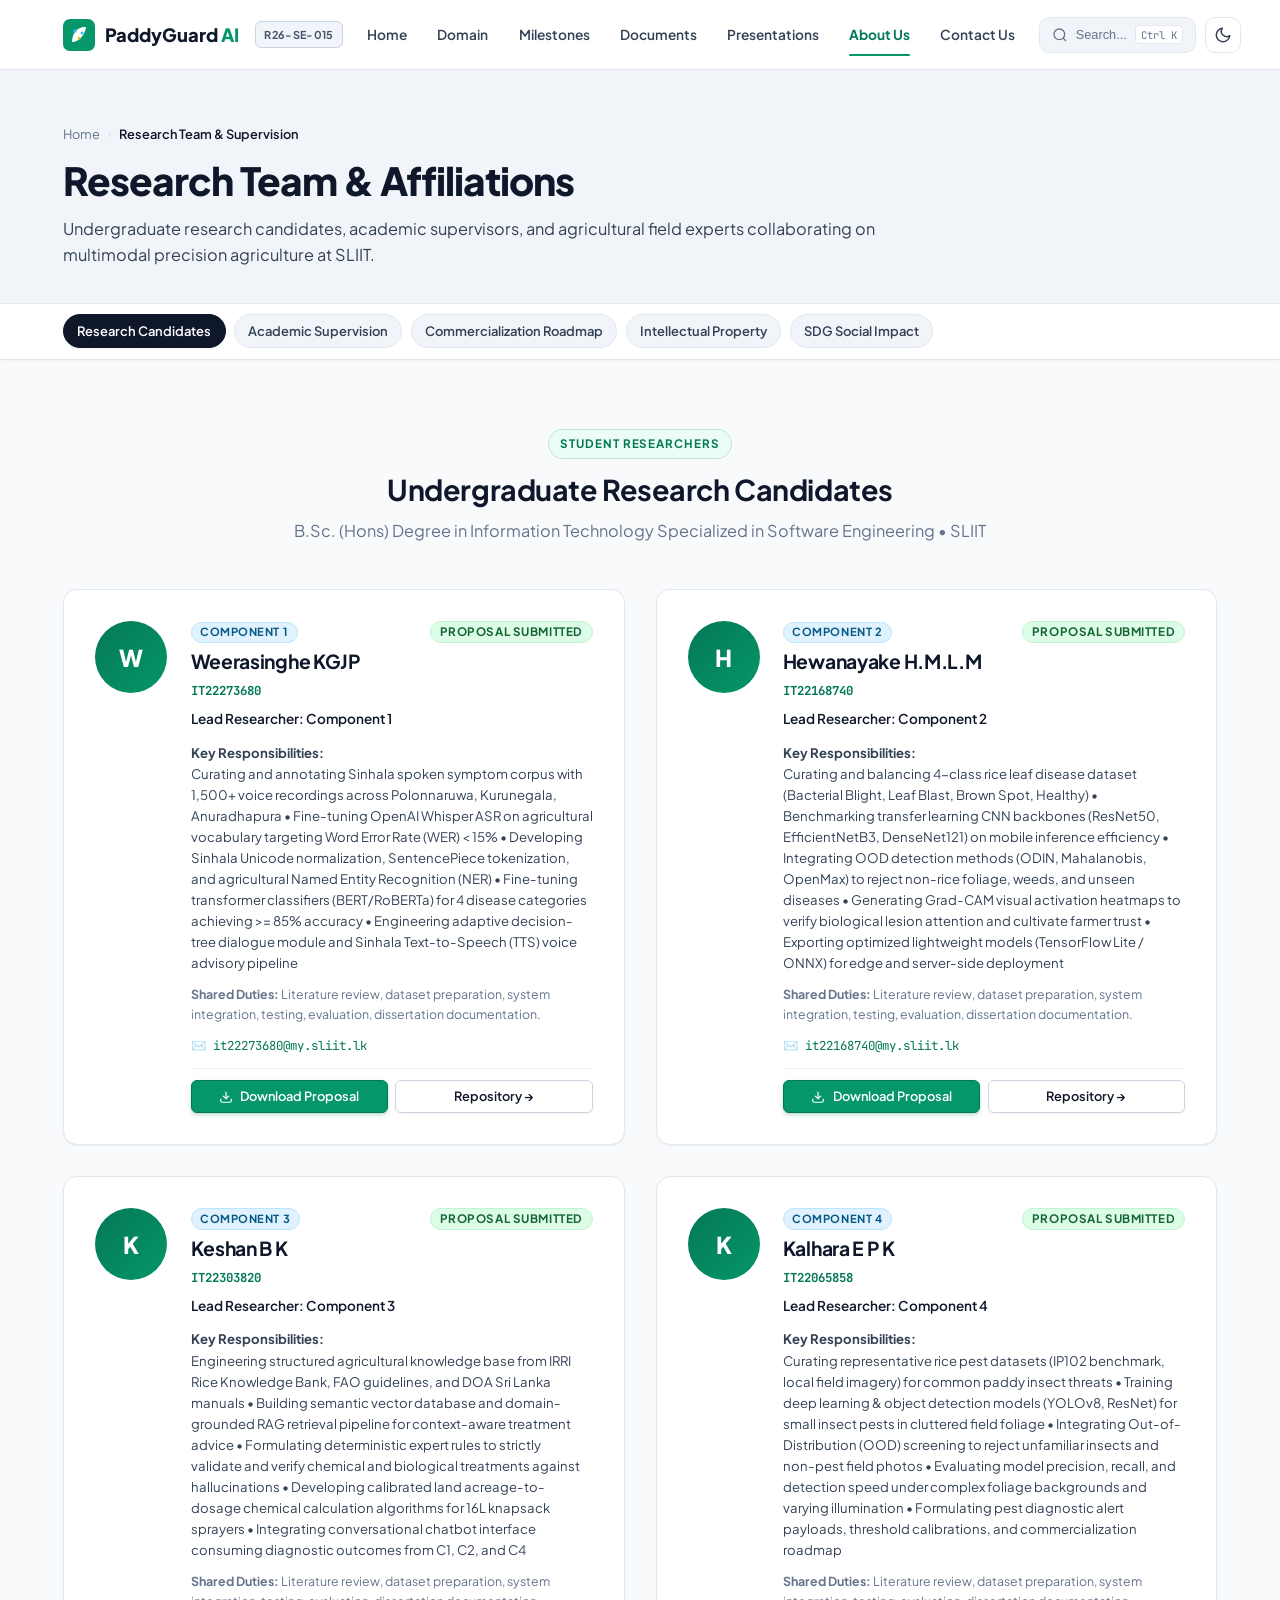
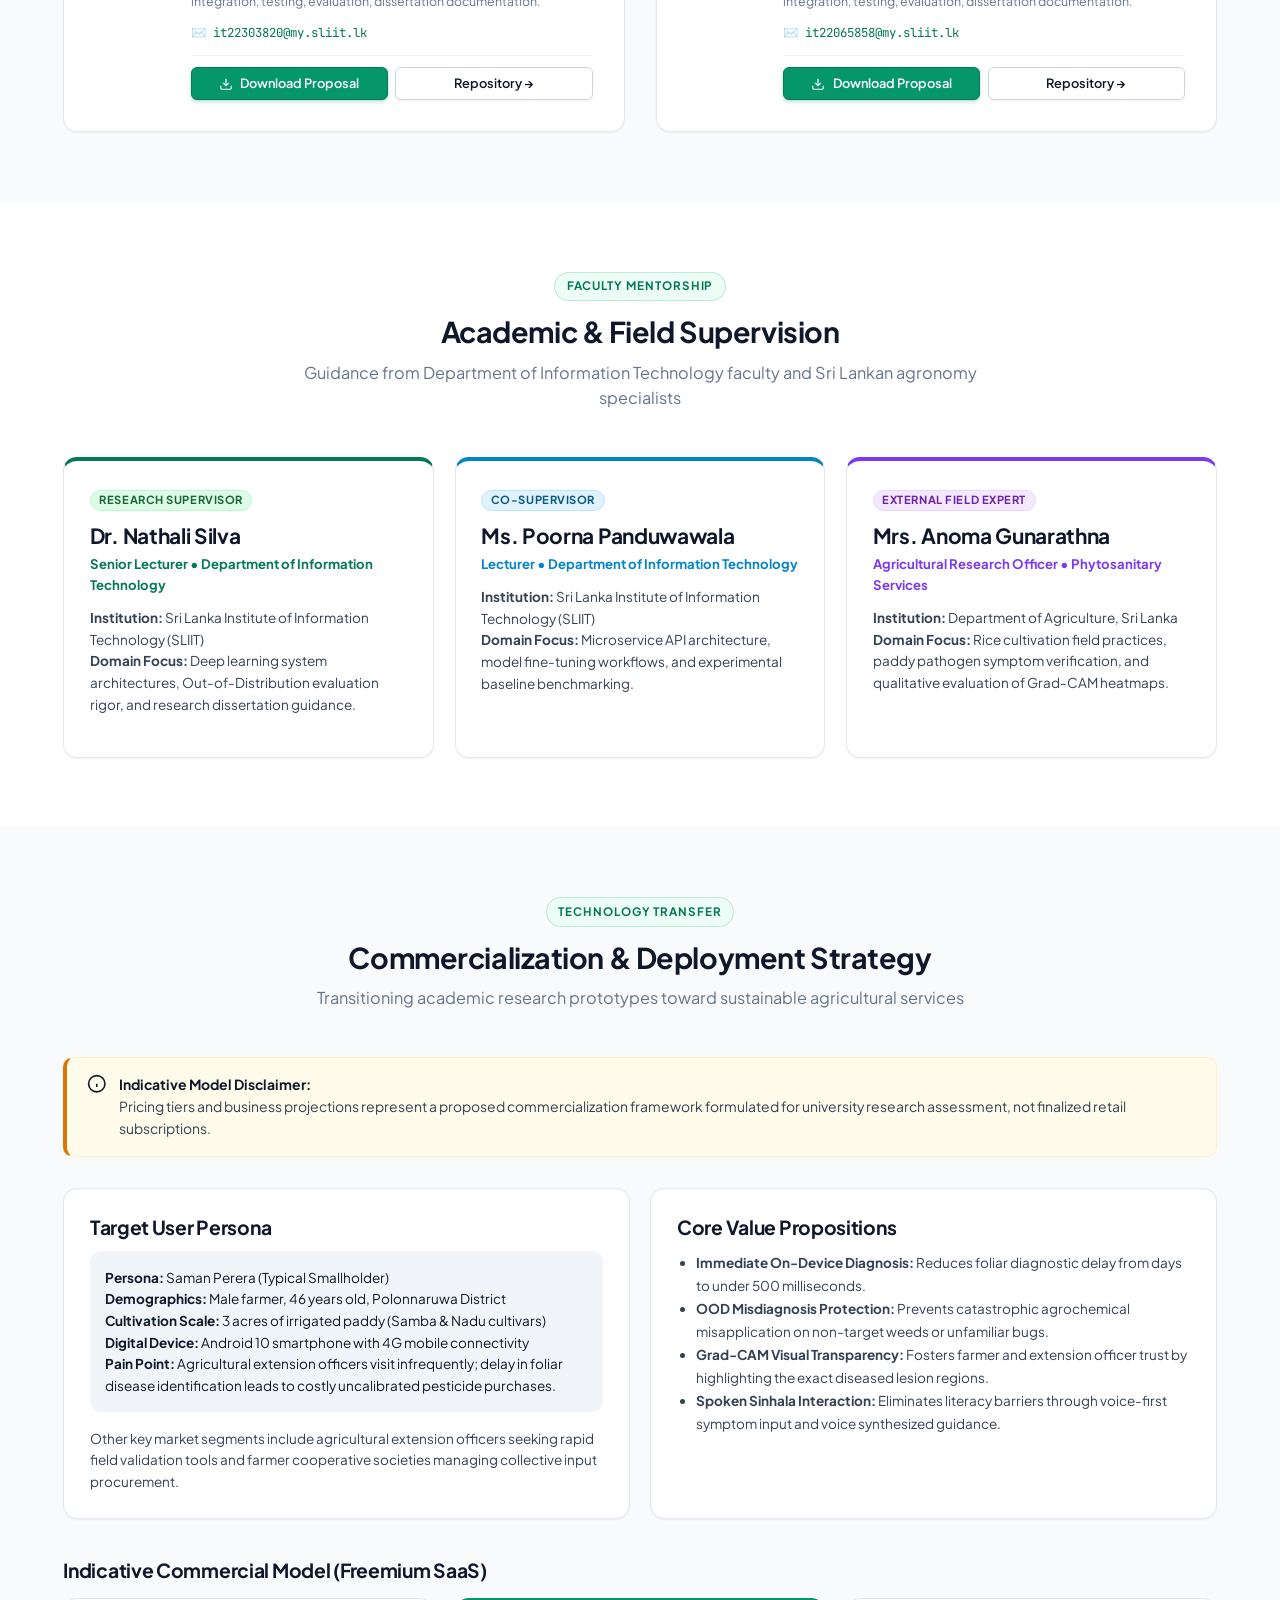
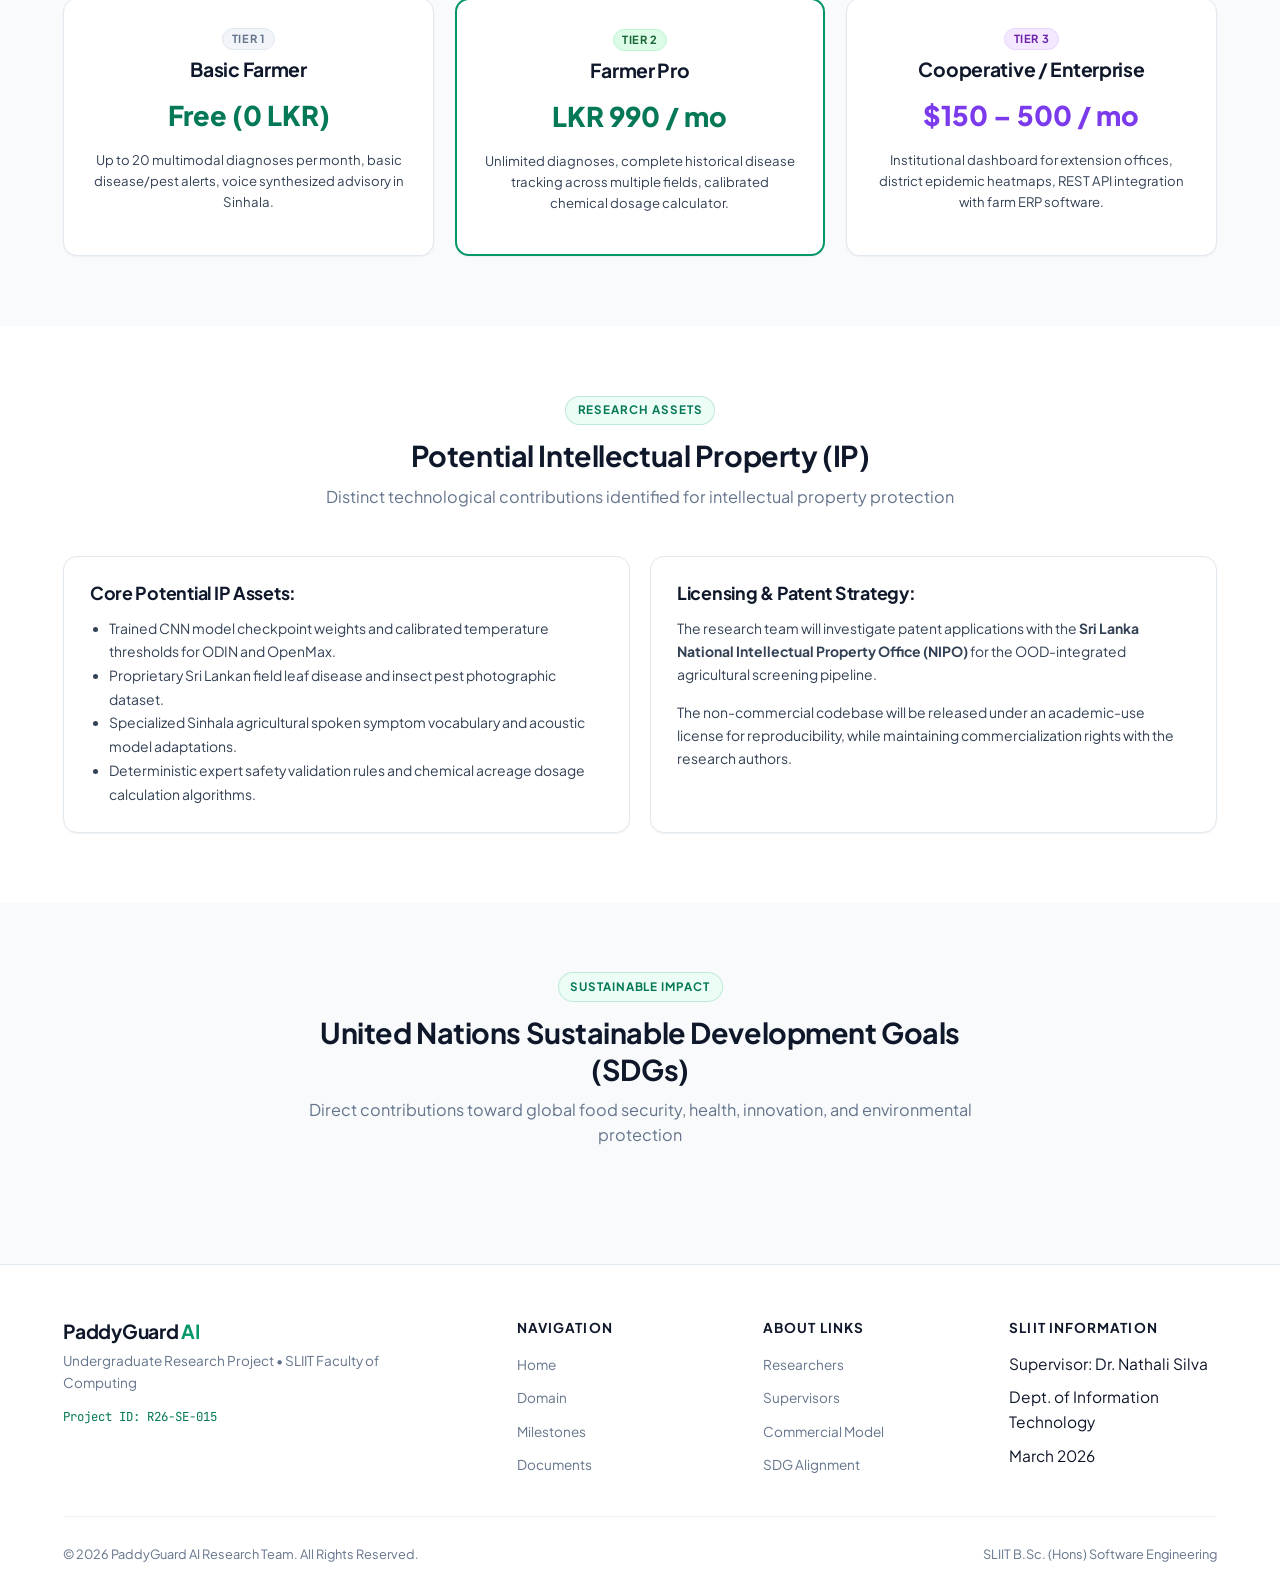
==== commit c21bc0d5: "doneeeeeeeeee" ====
--- a/about.html
+++ b/about.html
@@ -382,7 +382,10 @@
           <div class="team-card">
             <div class="team-avatar">${m.name.charAt(0)}</div>
             <div class="team-info" style="flex:1;">
-              <span class="badge badge-info" style="margin-bottom:0.35rem;">Component ${m.componentNumber}</span>
+              <div style="display:flex; justify-content:space-between; align-items:center; margin-bottom:0.35rem; flex-wrap:wrap; gap:0.25rem;">
+                <span class="badge badge-info">Component ${m.componentNumber}</span>
+                <span class="badge badge-success" style="font-size:0.75rem;">Proposal Submitted</span>
+              </div>
               <h3>${m.name}</h3>
               <div class="student-id">${m.studentId}</div>
               <div class="team-role">${m.role}</div>
@@ -393,9 +396,20 @@
               <div style="font-size:0.8rem; color:var(--text-muted); margin-bottom:0.75rem;">
                 <strong>Shared Duties:</strong> ${m.sharedDuties}
               </div>
-              <div style="font-family:var(--font-mono); font-size:0.8rem; color:var(--brand-emerald-dark);">
+              <div style="font-family:var(--font-mono); font-size:0.8rem; color:var(--brand-emerald-dark); margin-bottom:0.75rem;">
                 ✉️ ${m.email}
               </div>
+              ${m.proposalUrl ? `
+                <div style="margin-top:0.75rem; padding-top:0.75rem; border-top:1px solid var(--border-subtle); display:flex; gap:0.5rem; flex-wrap:wrap;">
+                  <a href="${m.proposalUrl}" target="_blank" class="btn btn-primary btn-sm" style="flex:1; justify-content:center;">
+                    <svg width="14" height="14" viewBox="0 0 24 24" fill="none" stroke="currentColor" stroke-width="2"><path d="M21 15v4a2 2 0 0 1-2 2H5a2 2 0 0 1-2-2v-4"></path><polyline points="7 10 12 15 17 10"></polyline><line x1="12" y1="15" x2="12" y2="3"></line></svg>
+                    Download Proposal
+                  </a>
+                  <a href="documents.html" class="btn btn-secondary btn-sm" style="flex:1; justify-content:center;">
+                    Repository &rarr;
+                  </a>
+                </div>
+              ` : ''}
             </div>
           </div>
         `).join('');
--- a/css/style.css
+++ b/css/style.css
@@ -466,7 +466,11 @@
   top: 0;
   right: -100%;
   width: 290px;
+  max-width: 85vw;
   height: 100vh;
+  height: 100dvh;
+  overflow-y: auto;
+  -webkit-overflow-scrolling: touch;
   background: var(--bg-secondary);
   box-shadow: var(--shadow-xl);
   z-index: 1001;
@@ -547,6 +551,7 @@
   line-height: 1.4;
   white-space: nowrap;
   user-select: none;
+  max-width: 100%;
 }
 
 .btn:active {
--- a/css/components.css
+++ b/css/components.css
@@ -588,9 +588,26 @@
 
 .voice-sample-btn-group {
   display: flex;
-  flex-wrap: wrap;
-  gap: 0.75rem;
+  flex-direction: column;
+  gap: 0.65rem;
   margin-bottom: 1.25rem;
+  width: 100%;
+}
+
+.voice-sample-btn {
+  white-space: normal !important;
+  text-align: left;
+  line-height: 1.45;
+  padding: 0.65rem 1rem;
+  width: 100%;
+  border-radius: var(--radius-md);
+}
+
+.voice-details-grid {
+  display: grid;
+  grid-template-columns: 1fr 1fr;
+  gap: 1.25rem;
+  margin-top: 1rem;
 }
 
 /* 2. Grad-CAM & OOD Visualizer */
@@ -965,7 +982,9 @@
 /* ==================== TABLES (REQUIREMENTS, DATASETS, BUDGET) ==================== */
 .table-responsive {
   width: 100%;
+  max-width: 100%;
   overflow-x: auto;
+  -webkit-overflow-scrolling: touch;
   border-radius: var(--radius-md);
   border: 1px solid var(--border-color);
   background: var(--bg-card);
@@ -975,6 +994,7 @@
 
 .academic-table {
   width: 100%;
+  min-width: 620px;
   border-collapse: collapse;
   text-align: left;
   font-size: 0.9rem;
--- a/css/responsive.css
+++ b/css/responsive.css
@@ -1,34 +1,75 @@
 /* ==========================================================================
-   PaddyGuard AI - Responsive Styles
-   Breakpoints: 1200px, 992px, 768px, 576px, 380px, 320px
-   Mobile Menu, Responsive Grids, Overflow Guards
+   PaddyGuard AI - Master Responsive Stylesheet
+   100% Comprehensive Mobile, Tablet, Laptop, and Desktop Optimization
+   Breakpoints:
+     - 1100px (Medium Laptops / Compact Desktops)
+     - 1024px (Large Tablets / Landscape iPad)
+     - 768px  (Tablets / Portrait iPad)
+     - 576px  (Standard Large Smartphones)
+     - 480px  (Compact Smartphones - iPhone 12/13/14, Pixel, Galaxy)
+     - 360px  (Ultra-Compact Handhelds - iPhone SE 1st gen, Fold)
+   Strict Zero Horizontal Overflow Guarantee across all viewports
    ========================================================================== */
 
-/* Medium Laptops & Tablets (769px to 1100px) - Protect Navbar from Wrapping */
+/* ==================== GLOBAL OVERFLOW GUARDS ==================== */
+html, body {
+  width: 100%;
+  max-width: 100vw;
+  overflow-x: hidden;
+  position: relative;
+}
+
+#main-content {
+  width: 100%;
+  max-width: 100vw;
+  overflow-x: hidden;
+}
+
+*, *::before, *::after {
+  box-sizing: border-box;
+}
+
+img, svg, canvas, video {
+  max-width: 100%;
+  height: auto;
+}
+
+/* ==================== 1. MEDIUM LAPTOPS (769px to 1100px) ==================== */
 @media (max-width: 1100px) and (min-width: 769px) {
+  .nav-container {
+    gap: 0.75rem;
+    padding-left: 1rem;
+    padding-right: 1rem;
+  }
+
   .nav-menu {
-    gap: 0.55rem;
-  }
+    gap: 0.45rem;
+  }
+
   .nav-link {
-    font-size: 0.825rem;
-    padding: 0.4rem 0.35rem;
-  }
+    font-size: 0.82rem;
+    padding: 0.35rem 0.3rem;
+  }
+
   .logo-text {
     font-size: 1.05rem;
   }
+
   .logo-badge {
     font-size: 0.65rem;
     padding: 0.18rem 0.45rem;
   }
+
   .search-trigger-btn span {
     display: none;
   }
+
   .search-trigger-btn {
-    padding: 0.35rem 0.6rem;
-  }
-}
-
-/* Large Tablets & Small Laptops (<= 1024px) */
+    padding: 0.35rem 0.55rem;
+  }
+}
+
+/* ==================== 2. LARGE TABLETS (<= 1024px) ==================== */
 @media (max-width: 1024px) {
   .hero-title {
     font-size: 2.75rem;
@@ -64,6 +105,7 @@
 
   .contact-grid {
     grid-template-columns: 1fr;
+    gap: 2.5rem;
   }
 
   .team-grid {
@@ -71,51 +113,101 @@
   }
 }
 
-/* Tablets (<= 768px) */
+/* ==================== 3. TABLETS & PORTRAIT (<= 768px) ==================== */
 @media (max-width: 768px) {
   :root {
     --nav-height: 64px;
   }
 
+  .container {
+    padding-left: 1.25rem;
+    padding-right: 1.25rem;
+  }
+
   .section {
-    padding: 3.5rem 0;
-  }
-
-  .hero-title {
-    font-size: 2.25rem;
-  }
-
-  .hero-section {
-    padding: 3.5rem 0 2.5rem 0;
-  }
-
-  /* Desktop Menu Hidden on Mobile */
+    padding: 3.25rem 0;
+  }
+
+  .page-header-section {
+    padding: 2.75rem 0 1.75rem 0;
+  }
+
+  .page-title {
+    font-size: 2rem;
+  }
+
+  /* Header & Navigation on Mobile */
   .nav-menu {
     display: none;
   }
 
   .mobile-menu-btn {
     display: inline-flex;
-  }
-
+    align-items: center;
+    justify-content: center;
+    width: 38px;
+    height: 38px;
+  }
+
+  .search-trigger-btn span,
   .search-trigger-btn .search-kbd {
     display: none;
   }
 
+  .search-trigger-btn {
+    width: 38px;
+    height: 38px;
+    padding: 0;
+    justify-content: center;
+    border-radius: var(--radius-md);
+  }
+
+  .icon-btn {
+    width: 38px;
+    height: 38px;
+  }
+
+  .nav-actions {
+    gap: 0.45rem;
+  }
+
+  /* Sub-Navigation Pill Bar Mobile Swipe */
+  .sub-nav-bar {
+    top: var(--nav-height);
+  }
+
+  .sub-nav-links {
+    padding: 0.6rem 0.5rem;
+    gap: 0.45rem;
+    -webkit-overflow-scrolling: touch;
+    scroll-snap-type: x proximity;
+  }
+
+  .sub-nav-link {
+    scroll-snap-align: start;
+    font-size: 0.82rem;
+    padding: 0.35rem 0.75rem;
+  }
+
+  /* Grids */
   .grid-2, .grid-3 {
     grid-template-columns: 1fr;
+    gap: 1.5rem;
   }
 
   .gradcam-grid,
-  .dosage-calc-grid {
-    grid-template-columns: 1fr;
-    gap: 1.5rem;
-  }
-
+  .dosage-calc-grid,
+  .voice-details-grid {
+    grid-template-columns: 1fr;
+    gap: 1.25rem;
+  }
+
+  /* Milestones */
   .milestone-card {
     grid-template-columns: 1fr;
     text-align: left;
     gap: 1rem;
+    padding: 1.5rem;
   }
 
   .milestone-badge-box {
@@ -127,17 +219,44 @@
     font-size: 1.25rem;
   }
 
+  .milestone-select-wrapper {
+    width: 100%;
+    min-width: 0;
+  }
+
+  #milestone-dropdown-selector {
+    width: 100%;
+  }
+
+  /* Filters & Search */
   .filter-bar {
     flex-direction: column;
     align-items: stretch;
+    gap: 1rem;
+    padding: 1.25rem 1rem;
   }
 
   .filter-pills {
     justify-content: flex-start;
     overflow-x: auto;
+    flex-wrap: nowrap;
+    -webkit-overflow-scrolling: touch;
     padding-bottom: 0.5rem;
-  }
-
+    width: 100%;
+  }
+
+  .filter-search-wrap {
+    width: 100%;
+    flex-direction: column;
+    align-items: stretch;
+    gap: 0.75rem;
+  }
+
+  .filter-search-box {
+    width: 100%;
+  }
+
+  /* Timeline */
   .timeline-wrap::before {
     left: 20px;
   }
@@ -153,8 +272,9 @@
     font-size: 0.75rem;
   }
 
+  /* Footer */
   .footer-grid {
-    grid-template-columns: 1fr;
+    grid-template-columns: 1fr 1fr;
     gap: 2rem;
   }
 
@@ -165,86 +285,238 @@
   }
 
   .architecture-canvas-wrap {
-    height: 480px;
-  }
-}
-
-/* Mobile Devices (<= 480px) */
+    height: 420px;
+  }
+}
+
+/* ==================== 4. PHABLETS & LARGE PHONES (<= 640px) ==================== */
+@media (max-width: 640px) {
+  .logo-badge {
+    display: none;
+  }
+
+  .logo-text {
+    font-size: 1.1rem;
+  }
+
+  .footer-grid {
+    grid-template-columns: 1fr;
+    gap: 2rem;
+  }
+}
+
+/* ==================== 5. SMARTPHONES (<= 576px) ==================== */
+@media (max-width: 576px) {
+  .doc-actions {
+    flex-direction: column;
+    width: 100%;
+    gap: 0.5rem;
+  }
+
+  .doc-actions .btn {
+    width: 100%;
+  }
+
+  .modal-content {
+    width: 94%;
+    max-width: 480px;
+    padding: 1.5rem 1.15rem;
+    margin: 1rem auto;
+  }
+
+  .academic-notice {
+    flex-direction: column;
+    gap: 0.65rem;
+  }
+}
+
+/* ==================== 6. COMPACT PHONES (<= 480px) ==================== */
 @media (max-width: 480px) {
-  .hero-title {
-    font-size: 1.85rem;
-  }
-
-  .hero-lead {
-    font-size: 1rem;
-  }
-
-  .section-title {
-    font-size: 1.65rem;
-  }
-
-  .stats-grid {
-    grid-template-columns: 1fr;
-    gap: 1.5rem;
-  }
-
-  .stat-item::after {
-    display: none !important;
-  }
-
-  .hero-actions {
-    flex-direction: column;
-    width: 100%;
-  }
-
-  .hero-actions .btn {
-    width: 100%;
-  }
-
-  .pipeline-stage {
-    min-width: 120px;
-  }
-
-  .team-card {
-    flex-direction: column;
-    align-items: flex-start;
-  }
-
-  .team-avatar {
-    width: 56px;
-    height: 56px;
-    font-size: 1.25rem;
-  }
-
-  .card {
-    padding: 1.25rem;
-  }
-
-  .sim-widget {
-    padding: 1.25rem;
-  }
-
-  .modal-content {
-    padding: 1.25rem;
-  }
-}
-
-/* Small Handhelds (320px - 360px) */
-@media (max-width: 360px) {
+  html {
+    font-size: 14.5px;
+  }
+
   .container {
     padding-left: 1rem;
     padding-right: 1rem;
   }
 
+  .section {
+    padding: 2.5rem 0;
+  }
+
+  .page-header-section {
+    padding: 2.25rem 0 1.5rem 0;
+  }
+
+  .hero-section {
+    padding: 2.75rem 0 2rem 0;
+  }
+
   .hero-title {
-    font-size: 1.6rem;
+    font-size: 1.85rem;
+    line-height: 1.2;
+  }
+
+  .hero-lead {
+    font-size: 0.95rem;
+    line-height: 1.55;
+  }
+
+  .page-title {
+    font-size: 1.65rem;
+    line-height: 1.25;
+  }
+
+  .section-title {
+    font-size: 1.5rem;
+    line-height: 1.25;
+  }
+
+  .section-subtitle {
+    font-size: 0.925rem;
+  }
+
+  /* Hero Actions on Phone */
+  .hero-actions {
+    flex-direction: column;
+    width: 100%;
+    gap: 0.65rem;
+  }
+
+  .hero-actions .btn {
+    width: 100%;
+    padding: 0.7rem 1rem;
+  }
+
+  /* Cards & Padding Reduction */
+  .card {
+    padding: 1.2rem 1rem !important;
+  }
+
+  .sim-widget {
+    padding: 1.2rem 1rem !important;
+  }
+
+  .contact-form-card {
+    padding: 1.25rem 1rem !important;
+  }
+
+  .milestone-card {
+    padding: 1.25rem 1rem !important;
+  }
+
+  /* Simulator Widgets */
+  .sim-title {
+    font-size: 1.1rem;
+    line-height: 1.35;
+  }
+
+  .voice-sim-box {
+    padding: 1rem 0.85rem;
+  }
+
+  .voice-sample-btn {
+    font-size: 0.825rem;
+    padding: 0.55rem 0.75rem;
+  }
+
+  .audio-waveform-canvas {
+    height: 42px;
+  }
+
+  .leaf-view-card {
+    height: 220px;
+  }
+
+  /* Stats Grid */
+  .stats-grid {
+    grid-template-columns: repeat(2, 1fr);
+    gap: 0.85rem;
+  }
+
+  .stat-val {
+    font-size: 2.15rem;
+  }
+
+  .stat-label {
+    font-size: 0.85rem;
+  }
+
+  .stat-desc {
+    font-size: 0.72rem;
+  }
+
+  .stat-item::after {
+    display: none !important;
+  }
+
+  /* Team Card */
+  .team-card {
+    flex-direction: column;
+    align-items: flex-start;
+    gap: 1rem;
+    padding: 1.25rem 1rem;
+  }
+
+  .team-avatar {
+    width: 52px;
+    height: 52px;
+    font-size: 1.2rem;
+  }
+
+  /* General Buttons */
+  .btn {
+    max-width: 100%;
+  }
+}
+
+/* ==================== 7. ULTRA-COMPACT PHONES (<= 360px) ==================== */
+@media (max-width: 360px) {
+  .container {
+    padding-left: 0.75rem;
+    padding-right: 0.75rem;
+  }
+
+  .hero-title {
+    font-size: 1.55rem;
+  }
+
+  .page-title {
+    font-size: 1.45rem;
   }
 
   .logo-text {
+    font-size: 0.98rem;
+  }
+
+  .stats-grid {
+    grid-template-columns: 1fr;
+    gap: 1rem;
+  }
+
+  .stat-val {
+    font-size: 2rem;
+  }
+
+  .sim-title {
     font-size: 1rem;
-  }
-
-  .logo-badge {
-    display: none;
-  }
-}
+    flex-direction: column;
+    align-items: flex-start;
+    gap: 0.25rem;
+  }
+
+  .sub-nav-links {
+    padding: 0.5rem 0.35rem;
+    gap: 0.35rem;
+  }
+
+  .sub-nav-link {
+    font-size: 0.75rem;
+    padding: 0.3rem 0.55rem;
+  }
+
+  .card, .sim-widget, .contact-form-card {
+    padding: 1rem 0.75rem !important;
+  }
+}
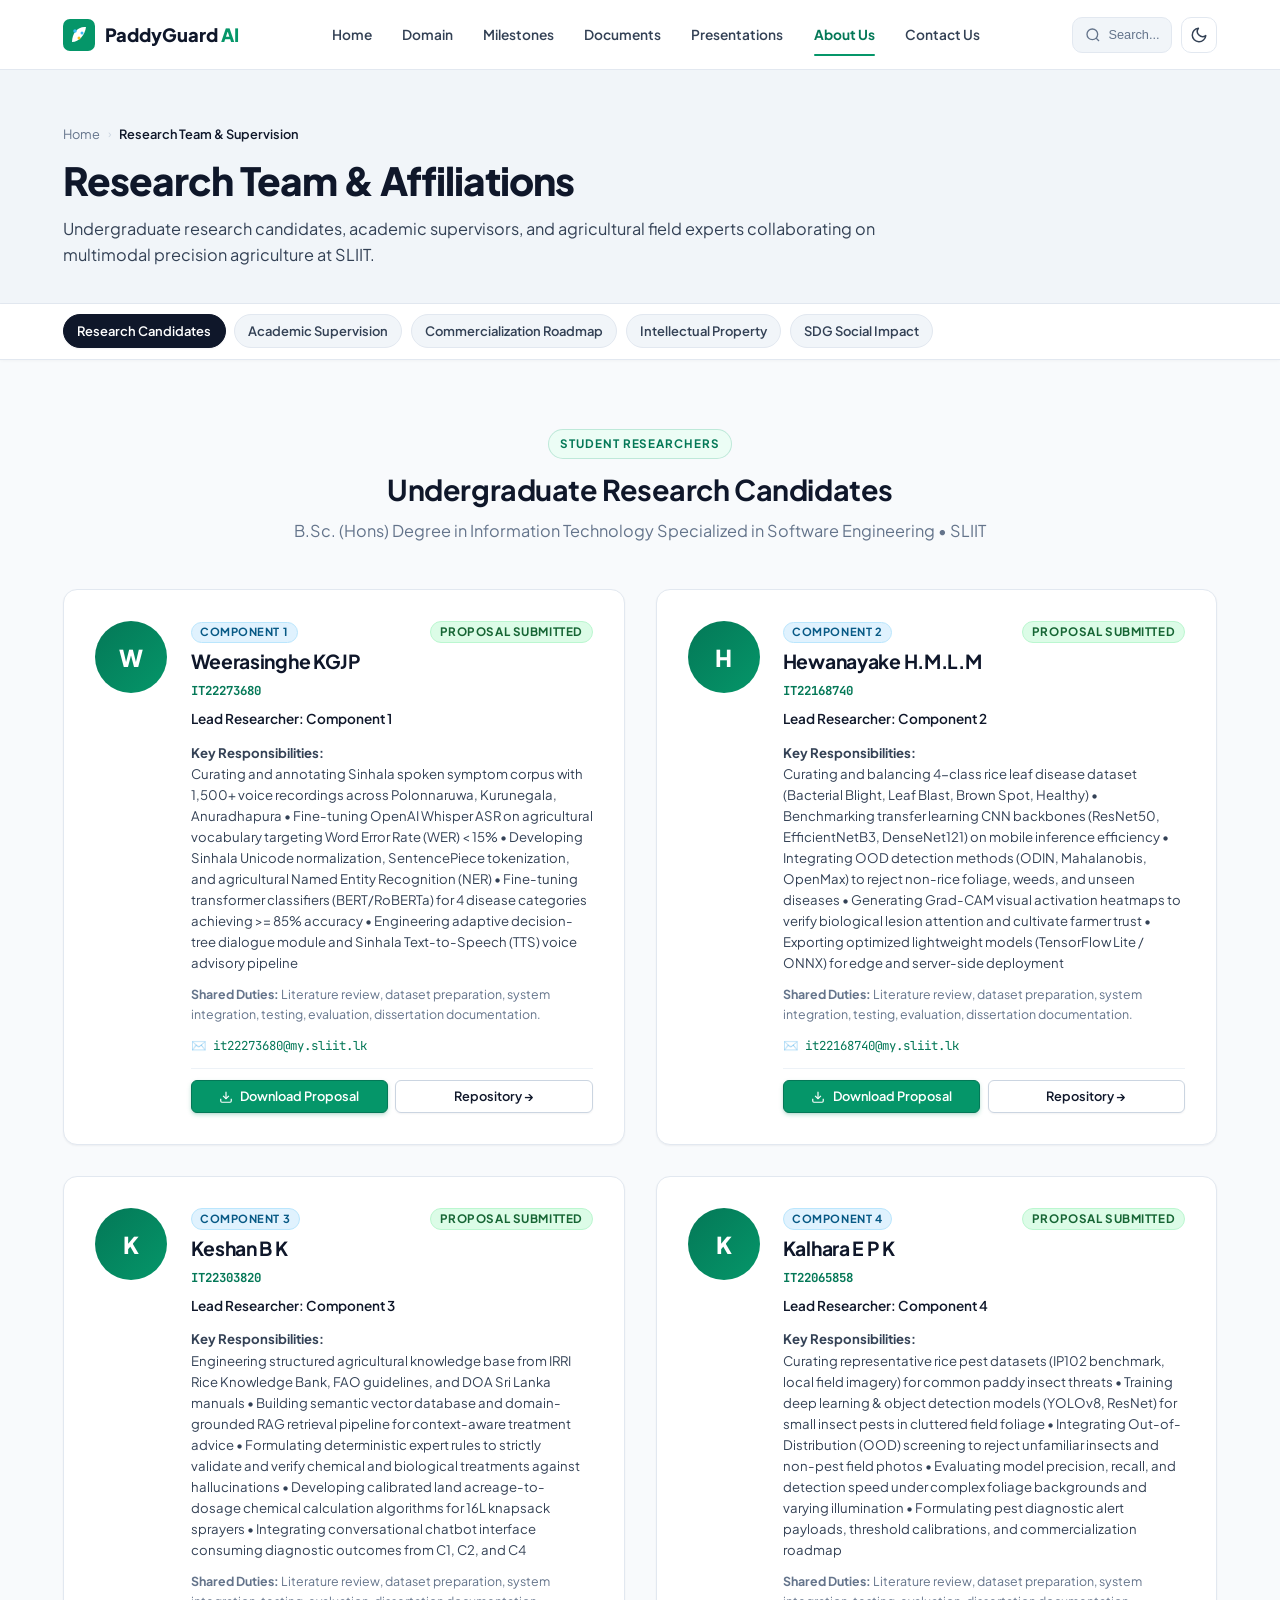
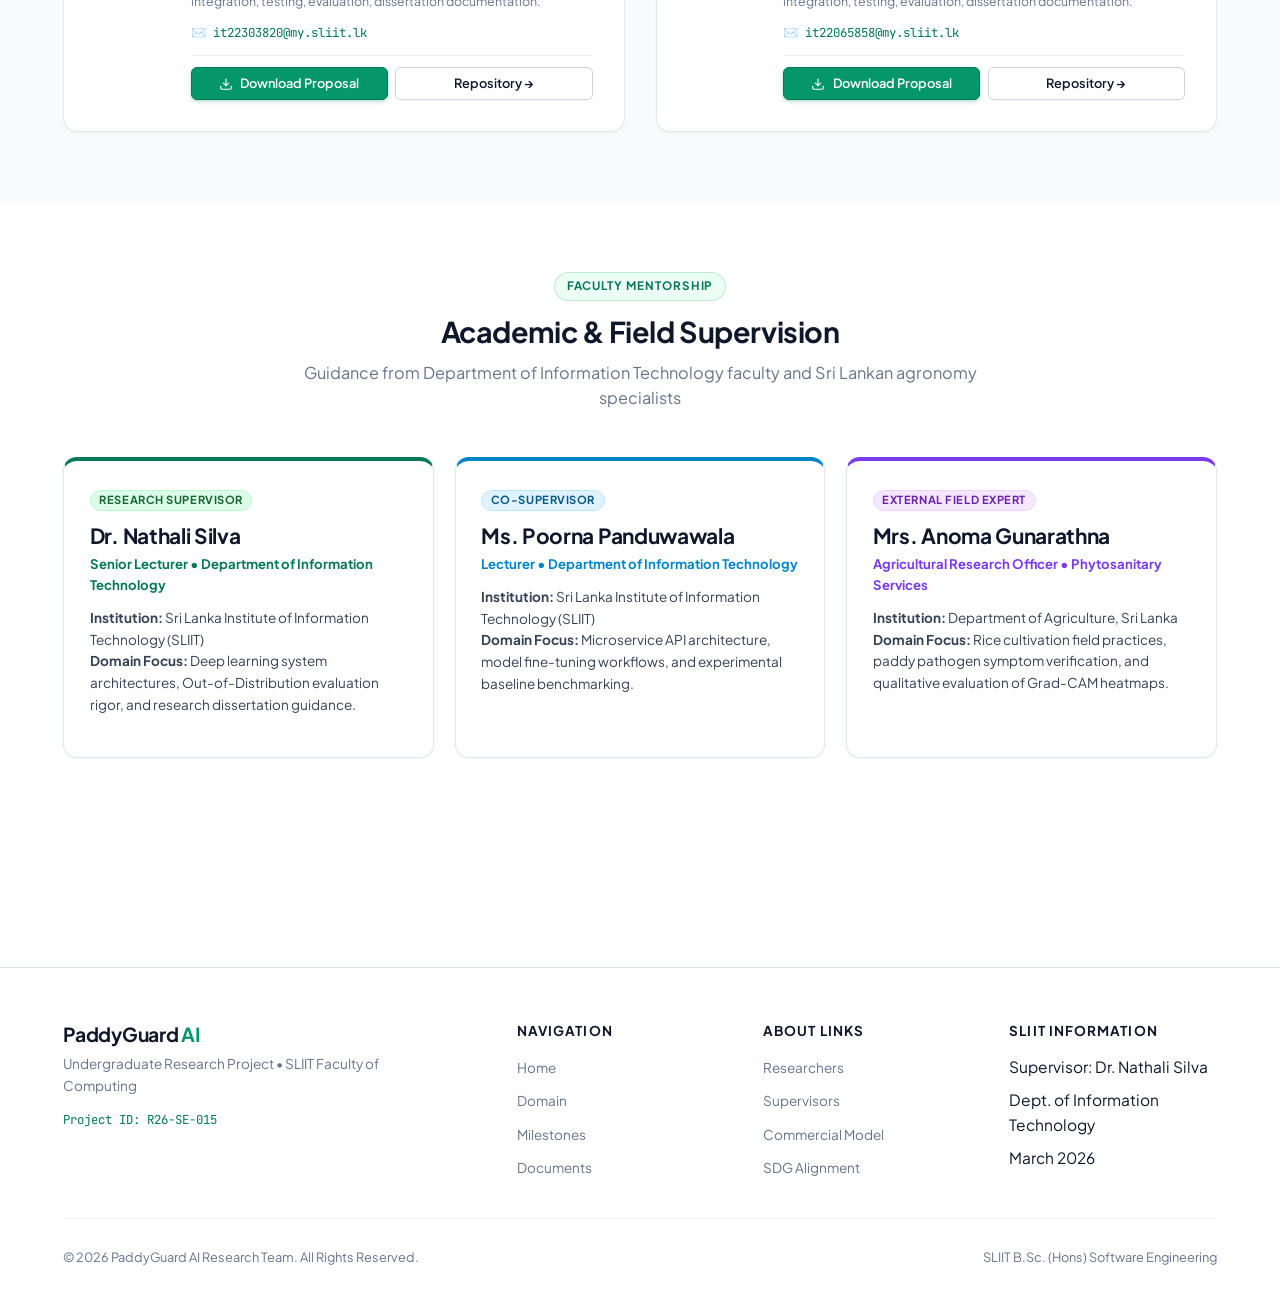
==== commit 0276d8ec: "doneeeeeeeeeeeeeeeeeeeeeeeeeee" ====
--- a/about.html
+++ b/about.html
@@ -1,21 +1,26 @@
 <!DOCTYPE html>
 <html lang="en" data-theme="light">
+
 <head>
   <meta charset="UTF-8">
   <meta name="viewport" content="width=device-width, initial-scale=1.0">
   <title>About Us &amp; Research Team | PaddyGuard AI Research</title>
-  <meta name="description" content="Research team members, academic supervision, institutional affiliation at SLIIT, commercialization strategy, and SDG impacts for PaddyGuard AI (R26-SE-015).">
+  <meta name="description"
+    content="Research team members, academic supervision, institutional affiliation at SLIIT, commercialization strategy, and SDG impacts for PaddyGuard AI (R26-SE-015).">
   <meta name="robots" content="index, follow">
 
   <link rel="icon" type="image/svg+xml" href="assets/favicon.svg">
   <link rel="preconnect" href="https://fonts.googleapis.com">
   <link rel="preconnect" href="https://fonts.gstatic.com" crossorigin>
-  <link href="https://fonts.googleapis.com/css2?family=Plus+Jakarta+Sans:wght@400;500;600;700;800&family=JetBrains+Mono:wght@400;600&display=swap" rel="stylesheet">
+  <link
+    href="https://fonts.googleapis.com/css2?family=Plus+Jakarta+Sans:wght@400;500;600;700;800&family=JetBrains+Mono:wght@400;600&display=swap"
+    rel="stylesheet">
 
   <link rel="stylesheet" href="css/style.css">
   <link rel="stylesheet" href="css/components.css">
   <link rel="stylesheet" href="css/responsive.css">
 </head>
+
 <body>
   <div id="scroll-progress" aria-hidden="true"></div>
 
@@ -31,7 +36,7 @@
           <circle cx="32" cy="38" r="3" fill="#fbbf24" />
         </svg>
         <span class="logo-text">PaddyGuard <span style="color:var(--brand-emerald)">AI</span></span>
-        <span class="logo-badge">R26-SE-015</span>
+
       </a>
 
       <nav role="navigation" aria-label="Main Navigation">
@@ -48,15 +53,24 @@
 
       <div class="nav-actions">
         <button id="global-search-btn" class="search-trigger-btn" aria-label="Open Search">
-          <svg width="16" height="16" viewBox="0 0 24 24" fill="none" stroke="currentColor" stroke-width="2"><circle cx="11" cy="11" r="8"></circle><line x1="21" y1="21" x2="16.65" y2="16.65"></line></svg>
+          <svg width="16" height="16" viewBox="0 0 24 24" fill="none" stroke="currentColor" stroke-width="2">
+            <circle cx="11" cy="11" r="8"></circle>
+            <line x1="21" y1="21" x2="16.65" y2="16.65"></line>
+          </svg>
           <span>Search...</span>
-          <kbd class="search-kbd">Ctrl K</kbd>
+
         </button>
         <button id="theme-toggle-btn" class="icon-btn" aria-label="Toggle Theme">
-          <svg width="18" height="18" viewBox="0 0 24 24" fill="none" stroke="currentColor" stroke-width="2"><path d="M21 12.79A9 9 0 1 1 11.21 3 7 7 0 0 0 21 12.79z"></path></svg>
+          <svg width="18" height="18" viewBox="0 0 24 24" fill="none" stroke="currentColor" stroke-width="2">
+            <path d="M21 12.79A9 9 0 1 1 11.21 3 7 7 0 0 0 21 12.79z"></path>
+          </svg>
         </button>
         <button id="mobile-menu-btn" class="mobile-menu-btn icon-btn" aria-label="Menu">
-          <svg width="22" height="22" viewBox="0 0 24 24" fill="none" stroke="currentColor" stroke-width="2"><line x1="3" y1="12" x2="21" y2="12"></line><line x1="3" y1="6" x2="21" y2="6"></line><line x1="3" y1="18" x2="21" y2="18"></line></svg>
+          <svg width="22" height="22" viewBox="0 0 24 24" fill="none" stroke="currentColor" stroke-width="2">
+            <line x1="3" y1="12" x2="21" y2="12"></line>
+            <line x1="3" y1="6" x2="21" y2="6"></line>
+            <line x1="3" y1="18" x2="21" y2="18"></line>
+          </svg>
         </button>
       </div>
     </div>
@@ -89,7 +103,8 @@
         </nav>
         <h1 class="page-title">Research Team &amp; Affiliations</h1>
         <p class="page-subtitle">
-          Undergraduate research candidates, academic supervisors, and agricultural field experts collaborating on multimodal precision agriculture at SLIIT.
+          Undergraduate research candidates, academic supervisors, and agricultural field experts collaborating on
+          multimodal precision agriculture at SLIIT.
         </p>
       </div>
     </section>
@@ -144,7 +159,8 @@
             </p>
             <p style="font-size:0.875rem; color:var(--text-secondary); margin-bottom:1rem;">
               <strong>Institution:</strong> Sri Lanka Institute of Information Technology (SLIIT)<br>
-              <strong>Domain Focus:</strong> Deep learning system architectures, Out-of-Distribution evaluation rigor, and research dissertation guidance.
+              <strong>Domain Focus:</strong> Deep learning system architectures, Out-of-Distribution evaluation rigor,
+              and research dissertation guidance.
             </p>
           </div>
 
@@ -156,7 +172,8 @@
             </p>
             <p style="font-size:0.875rem; color:var(--text-secondary); margin-bottom:1rem;">
               <strong>Institution:</strong> Sri Lanka Institute of Information Technology (SLIIT)<br>
-              <strong>Domain Focus:</strong> Microservice API architecture, model fine-tuning workflows, and experimental baseline benchmarking.
+              <strong>Domain Focus:</strong> Microservice API architecture, model fine-tuning workflows, and
+              experimental baseline benchmarking.
             </p>
           </div>
 
@@ -168,143 +185,25 @@
             </p>
             <p style="font-size:0.875rem; color:var(--text-secondary); margin-bottom:1rem;">
               <strong>Institution:</strong> Department of Agriculture, Sri Lanka<br>
-              <strong>Domain Focus:</strong> Rice cultivation field practices, paddy pathogen symptom verification, and qualitative evaluation of Grad-CAM heatmaps.
+              <strong>Domain Focus:</strong> Rice cultivation field practices, paddy pathogen symptom verification, and
+              qualitative evaluation of Grad-CAM heatmaps.
             </p>
           </div>
         </div>
       </div>
     </section>
 
-    <!-- ==================== 3. COMMERCIALIZATION PLAN ==================== -->
-    <section class="section" id="commercialization">
-      <div class="container">
-        <div class="section-header">
-          <span class="section-tag">Technology Transfer</span>
-          <h2 class="section-title">Commercialization &amp; Deployment Strategy</h2>
-          <p class="section-subtitle">
-            Transitioning academic research prototypes toward sustainable agricultural services
-          </p>
-        </div>
-
-        <div class="academic-notice warning" style="margin-bottom: 2rem;">
-          <svg width="20" height="20" viewBox="0 0 24 24" fill="none" stroke="currentColor" stroke-width="2"><circle cx="12" cy="12" r="10"></circle><line x1="12" y1="16" x2="12" y2="12"></line><line x1="12" y1="8" x2="12.01" y2="8"></line></svg>
-          <div>
-            <strong>Indicative Model Disclaimer:</strong>
-            <p>
-              Pricing tiers and business projections represent a proposed commercialization framework formulated for university research assessment, not finalized retail subscriptions.
-            </p>
-          </div>
-        </div>
-
-        <div class="grid grid-2" style="margin-bottom:2.5rem;">
-          <div class="card">
-            <h3 style="font-size:1.25rem; margin-bottom:0.75rem;">Target User Persona</h3>
-            <div style="background:var(--bg-tertiary); padding:1rem; border-radius:var(--radius-md); font-size:0.875rem; line-height:1.6; margin-bottom:1rem;">
-              <strong>Persona:</strong> Saman Perera (Typical Smallholder)<br>
-              <strong>Demographics:</strong> Male farmer, 46 years old, Polonnaruwa District<br>
-              <strong>Cultivation Scale:</strong> 3 acres of irrigated paddy (Samba &amp; Nadu cultivars)<br>
-              <strong>Digital Device:</strong> Android 10 smartphone with 4G mobile connectivity<br>
-              <strong>Pain Point:</strong> Agricultural extension officers visit infrequently; delay in foliar disease identification leads to costly uncalibrated pesticide purchases.
-            </div>
-            <p style="font-size:0.875rem; color:var(--text-secondary);">
-              Other key market segments include agricultural extension officers seeking rapid field validation tools and farmer cooperative societies managing collective input procurement.
-            </p>
-          </div>
-
-          <div class="card">
-            <h3 style="font-size:1.25rem; margin-bottom:0.75rem;">Core Value Propositions</h3>
-            <ul style="padding-left:1.25rem; font-size:0.875rem; color:var(--text-secondary); line-height:1.7;">
-              <li><strong>Immediate On-Device Diagnosis:</strong> Reduces foliar diagnostic delay from days to under 500 milliseconds.</li>
-              <li><strong>OOD Misdiagnosis Protection:</strong> Prevents catastrophic agrochemical misapplication on non-target weeds or unfamiliar bugs.</li>
-              <li><strong>Grad-CAM Visual Transparency:</strong> Fosters farmer and extension officer trust by highlighting the exact diseased lesion regions.</li>
-              <li><strong>Spoken Sinhala Interaction:</strong> Eliminates literacy barriers through voice-first symptom input and voice synthesized guidance.</li>
-            </ul>
-          </div>
-        </div>
-
-        <h3 style="font-size:1.25rem; margin-bottom:1rem; color:var(--text-primary);">Indicative Commercial Model (Freemium SaaS)</h3>
-        <div class="grid grid-3">
-          <div class="card" style="text-align:center;">
-            <span class="badge badge-neutral" style="margin-bottom:0.5rem;">Tier 1</span>
-            <h4 style="font-size:1.25rem;">Basic Farmer</h4>
-            <div style="font-size:1.75rem; font-weight:800; color:var(--brand-forest); margin:0.75rem 0;">Free (0 LKR)</div>
-            <p style="font-size:0.85rem; color:var(--text-secondary); margin-bottom:1rem;">
-              Up to 20 multimodal diagnoses per month, basic disease/pest alerts, voice synthesized advisory in Sinhala.
-            </p>
-          </div>
-
-          <div class="card" style="text-align:center; border:2px solid var(--brand-emerald);">
-            <span class="badge badge-success" style="margin-bottom:0.5rem;">Tier 2</span>
-            <h4 style="font-size:1.25rem;">Farmer Pro</h4>
-            <div style="font-size:1.75rem; font-weight:800; color:var(--brand-emerald-dark); margin:0.75rem 0;">LKR 990 / mo</div>
-            <p style="font-size:0.85rem; color:var(--text-secondary); margin-bottom:1rem;">
-              Unlimited diagnoses, complete historical disease tracking across multiple fields, calibrated chemical dosage calculator.
-            </p>
-          </div>
-
-          <div class="card" style="text-align:center;">
-            <span class="badge badge-purple" style="margin-bottom:0.5rem;">Tier 3</span>
-            <h4 style="font-size:1.25rem;">Cooperative / Enterprise</h4>
-            <div style="font-size:1.75rem; font-weight:800; color:var(--brand-purple); margin:0.75rem 0;">$150 – 500 / mo</div>
-            <p style="font-size:0.85rem; color:var(--text-secondary); margin-bottom:1rem;">
-              Institutional dashboard for extension offices, district epidemic heatmaps, REST API integration with farm ERP software.
-            </p>
-          </div>
-        </div>
+    <section class="section" style="background:var(--bg-secondary);" id="technologies-used">
+      <div class="container">
+
       </div>
     </section>
 
-    <!-- ==================== 4. INTELLECTUAL PROPERTY ==================== -->
-    <section class="section" style="background:var(--bg-secondary);" id="ip-assets">
-      <div class="container">
-        <div class="section-header">
-          <span class="section-tag">Research Assets</span>
-          <h2 class="section-title">Potential Intellectual Property (IP)</h2>
-          <p class="section-subtitle">
-            Distinct technological contributions identified for intellectual property protection
-          </p>
-        </div>
-
-        <div class="grid grid-2">
-          <div class="card">
-            <h4 style="font-size:1.15rem; margin-bottom:0.75rem; color:var(--text-primary);">Core Potential IP Assets:</h4>
-            <ul style="padding-left:1.25rem; font-size:0.9rem; color:var(--text-secondary); line-height:1.7;">
-              <li>Trained CNN model checkpoint weights and calibrated temperature thresholds for ODIN and OpenMax.</li>
-              <li>Proprietary Sri Lankan field leaf disease and insect pest photographic dataset.</li>
-              <li>Specialized Sinhala agricultural spoken symptom vocabulary and acoustic model adaptations.</li>
-              <li>Deterministic expert safety validation rules and chemical acreage dosage calculation algorithms.</li>
-            </ul>
-          </div>
-
-          <div class="card">
-            <h4 style="font-size:1.15rem; margin-bottom:0.75rem; color:var(--text-primary);">Licensing &amp; Patent Strategy:</h4>
-            <p style="font-size:0.9rem; color:var(--text-secondary); line-height:1.65; margin-bottom:1rem;">
-              The research team will investigate patent applications with the <strong>Sri Lanka National Intellectual Property Office (NIPO)</strong> for the OOD-integrated agricultural screening pipeline.
-            </p>
-            <p style="font-size:0.9rem; color:var(--text-secondary); line-height:1.65;">
-              The non-commercial codebase will be released under an academic-use license for reproducibility, while maintaining commercialization rights with the research authors.
-            </p>
-          </div>
-        </div>
-      </div>
-    </section>
-
-    <!-- ==================== 5. SDG SOCIAL IMPACT ==================== -->
-    <section class="section" id="sdgs">
-      <div class="container">
-        <div class="section-header">
-          <span class="section-tag">Sustainable Impact</span>
-          <h2 class="section-title">United Nations Sustainable Development Goals (SDGs)</h2>
-          <p class="section-subtitle">
-            Direct contributions toward global food security, health, innovation, and environmental protection
-          </p>
-        </div>
-
-        <div class="grid grid-4" id="sdgs-container">
-          <!-- Populated from js/data.js -->
-        </div>
-      </div>
-    </section>
+
+
+
+
+
   </main>
 
   <!-- Footer -->
@@ -314,7 +213,8 @@
         <div class="footer-brand">
           <h3>PaddyGuard <span style="color:var(--brand-emerald)">AI</span></h3>
           <p>Undergraduate Research Project &bull; SLIIT Faculty of Computing</p>
-          <div style="font-family:var(--font-mono); font-size:0.8rem; color:var(--brand-emerald-dark); margin-top:0.5rem;">
+          <div
+            style="font-family:var(--font-mono); font-size:0.8rem; color:var(--brand-emerald-dark); margin-top:0.5rem;">
             Project ID: R26-SE-015
           </div>
         </div>
@@ -353,7 +253,9 @@
   </footer>
 
   <button id="back-to-top" aria-label="Back to Top">
-    <svg width="20" height="20" viewBox="0 0 24 24" fill="none" stroke="currentColor" stroke-width="2.5"><polyline points="18 15 12 9 6 15"></polyline></svg>
+    <svg width="20" height="20" viewBox="0 0 24 24" fill="none" stroke="currentColor" stroke-width="2.5">
+      <polyline points="18 15 12 9 6 15"></polyline>
+    </svg>
   </button>
 
   <div id="search-modal" class="modal-overlay" role="dialog" aria-modal="true">
@@ -361,8 +263,10 @@
       <button class="modal-close-btn">✕</button>
       <h3 style="font-size:1.25rem; margin-bottom:1rem;">Search Research Documentation</h3>
       <div class="search-input-wrapper">
-        <input type="text" id="global-search-input" placeholder="Search team, roles, SDGs, supervision..." autocomplete="off">
-        <span id="search-results-count" style="font-size:0.75rem; color:var(--text-muted); font-family:var(--font-mono);">0 results</span>
+        <input type="text" id="global-search-input" placeholder="Search team, roles, SDGs, supervision..."
+          autocomplete="off">
+        <span id="search-results-count"
+          style="font-size:0.75rem; color:var(--text-muted); font-family:var(--font-mono);">0 results</span>
       </div>
       <ul id="search-results-list" class="search-results-list"></ul>
     </div>
@@ -429,4 +333,5 @@
     });
   </script>
 </body>
-</html>
+
+</html>
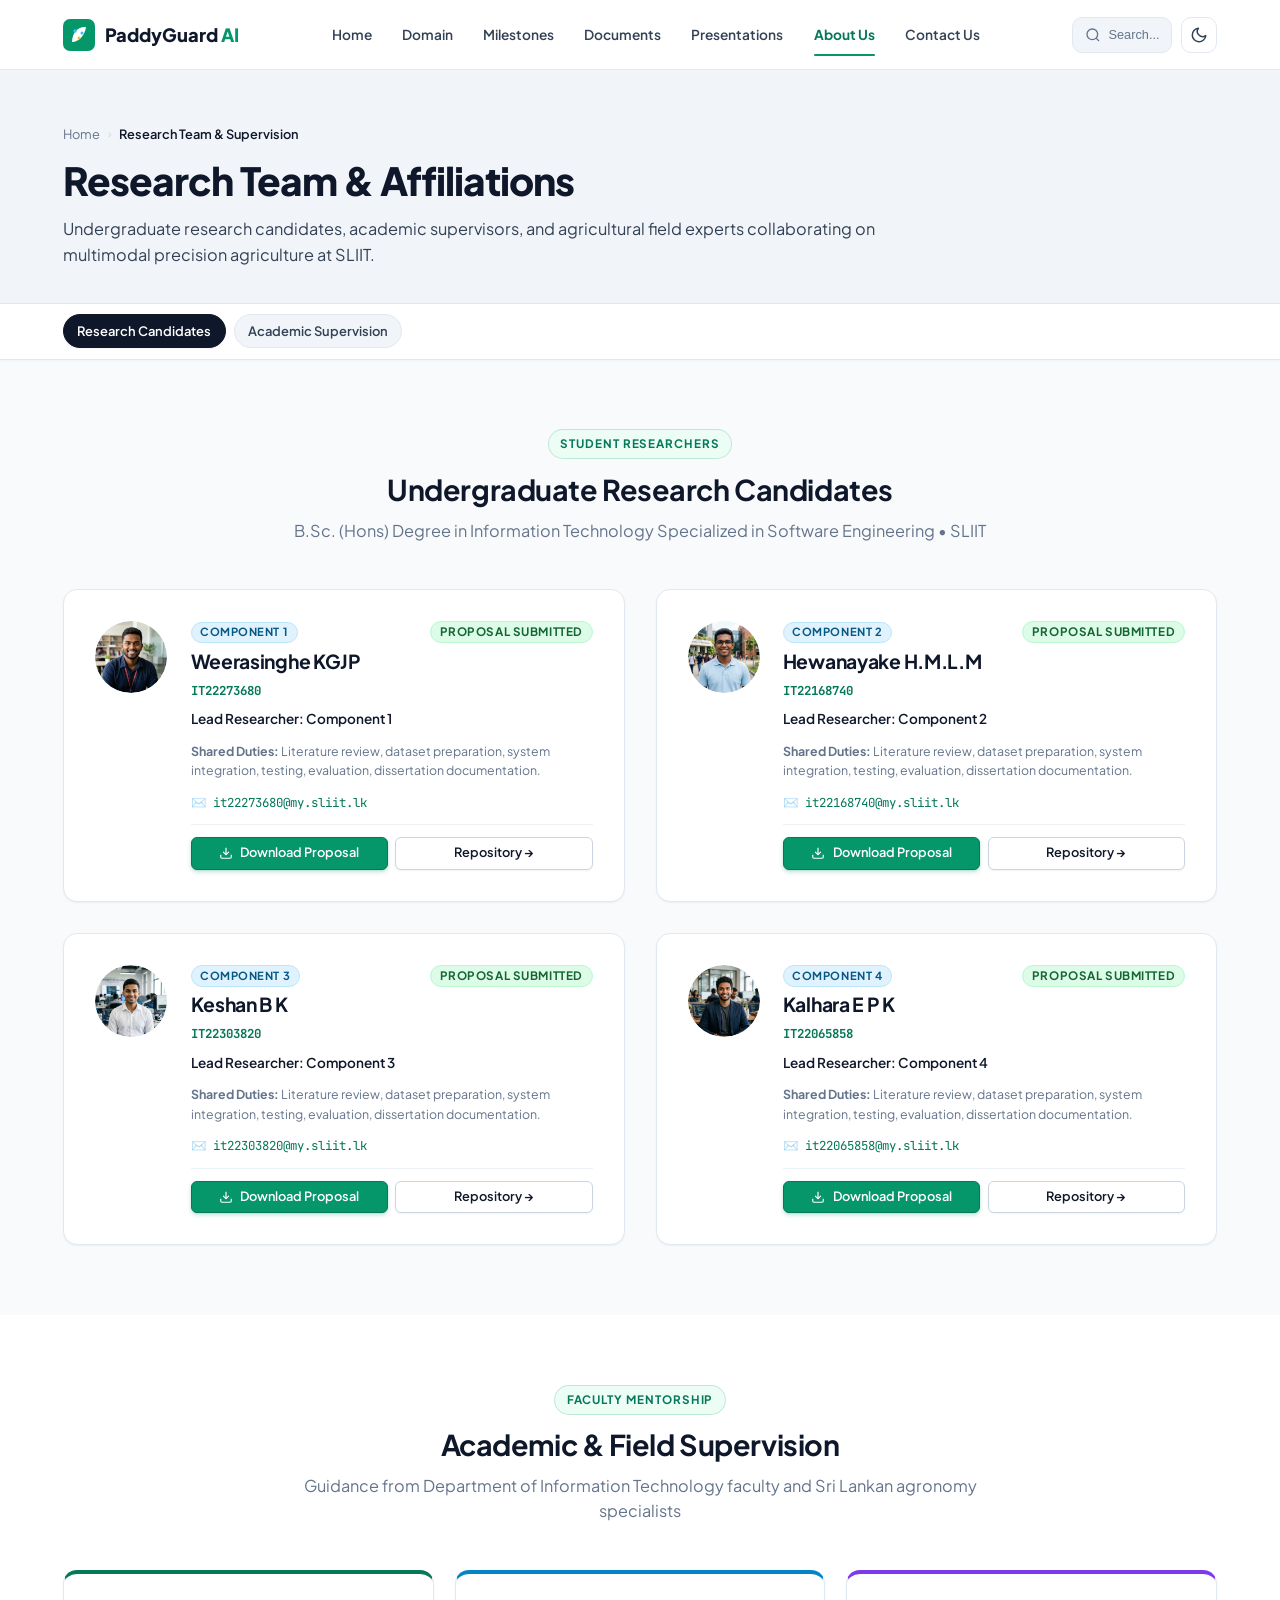
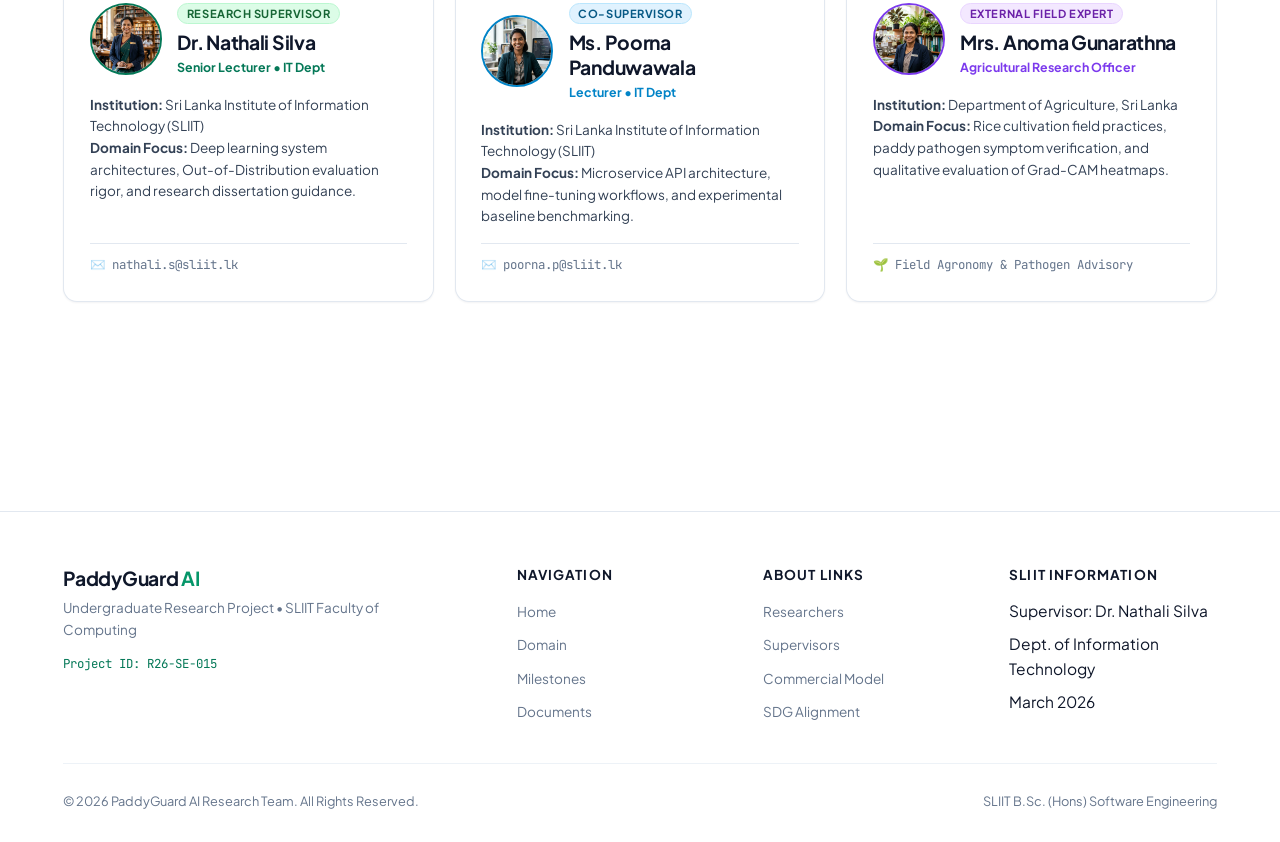
==== commit ad2973a0: "done" ====
--- a/about.html
+++ b/about.html
@@ -115,9 +115,7 @@
         <div class="sub-nav-links">
           <a href="#team" class="sub-nav-link active">Research Candidates</a>
           <a href="#supervision" class="sub-nav-link">Academic Supervision</a>
-          <a href="#commercialization" class="sub-nav-link">Commercialization Roadmap</a>
-          <a href="#ip-assets" class="sub-nav-link">Intellectual Property</a>
-          <a href="#sdgs" class="sub-nav-link">SDG Social Impact</a>
+          
         </div>
       </div>
     </nav>
@@ -151,43 +149,76 @@
         </div>
 
         <div class="grid grid-3">
-          <div class="card" style="border-top:4px solid var(--brand-forest);">
-            <span class="badge badge-success" style="margin-bottom:0.75rem;">Research Supervisor</span>
-            <h3 style="font-size:1.35rem; margin-bottom:0.25rem;">Dr. Nathali Silva</h3>
-            <p style="font-size:0.85rem; color:var(--brand-emerald-dark); font-weight:700; margin-bottom:0.75rem;">
-              Senior Lecturer &bull; Department of Information Technology
-            </p>
-            <p style="font-size:0.875rem; color:var(--text-secondary); margin-bottom:1rem;">
+          <div class="card" style="border-top:4px solid var(--brand-forest); display:flex; flex-direction:column;">
+            <div style="display:flex; align-items:center; gap:1rem; margin-bottom:1rem;">
+              <div style="width:72px; height:72px; border-radius:var(--radius-full); overflow:hidden; flex-shrink:0; border:2px solid var(--brand-forest); background:var(--bg-tertiary); position:relative;">
+                <img src="documents/supervisor.jpg" alt="Dr. Nathali Silva" style="width:100%; height:100%; object-fit:cover;" onerror="this.style.display='none'; this.nextElementSibling.style.display='flex';">
+                <span style="display:none; width:100%; height:100%; align-items:center; justify-content:center; background:linear-gradient(135deg, var(--brand-forest), var(--brand-emerald)); color:#fff; font-size:1.4rem; font-weight:800;">N</span>
+              </div>
+              <div>
+                <span class="badge badge-success" style="margin-bottom:0.35rem;">Research Supervisor</span>
+                <h3 style="font-size:1.25rem; margin:0; line-height:1.3;">Dr. Nathali Silva</h3>
+                <div style="font-size:0.8rem; color:var(--brand-emerald-dark); font-weight:700; margin-top:0.2rem;">
+                  Senior Lecturer &bull; IT Dept
+                </div>
+              </div>
+            </div>
+            <p style="font-size:0.875rem; color:var(--text-secondary); margin-bottom:1rem; flex-grow:1;">
               <strong>Institution:</strong> Sri Lanka Institute of Information Technology (SLIIT)<br>
               <strong>Domain Focus:</strong> Deep learning system architectures, Out-of-Distribution evaluation rigor,
               and research dissertation guidance.
             </p>
-          </div>
-
-          <div class="card" style="border-top:4px solid var(--brand-cyan);">
-            <span class="badge badge-info" style="margin-bottom:0.75rem;">Co-Supervisor</span>
-            <h3 style="font-size:1.35rem; margin-bottom:0.25rem;">Ms. Poorna Panduwawala</h3>
-            <p style="font-size:0.85rem; color:var(--brand-cyan); font-weight:700; margin-bottom:0.75rem;">
-              Lecturer &bull; Department of Information Technology
-            </p>
-            <p style="font-size:0.875rem; color:var(--text-secondary); margin-bottom:1rem;">
+            <div style="font-family:var(--font-mono); font-size:0.8rem; color:var(--text-muted); margin-top:auto; padding-top:0.75rem; border-top:1px solid var(--border-color);">
+              ✉️ nathali.s@sliit.lk
+            </div>
+          </div>
+
+          <div class="card" style="border-top:4px solid var(--brand-cyan); display:flex; flex-direction:column;">
+            <div style="display:flex; align-items:center; gap:1rem; margin-bottom:1rem;">
+              <div style="width:72px; height:72px; border-radius:var(--radius-full); overflow:hidden; flex-shrink:0; border:2px solid var(--brand-cyan); background:var(--bg-tertiary); position:relative;">
+                <img src="documents/co_supervisor.jpg" alt="Ms. Poorna Panduwawala" style="width:100%; height:100%; object-fit:cover;" onerror="this.style.display='none'; this.nextElementSibling.style.display='flex';">
+                <span style="display:none; width:100%; height:100%; align-items:center; justify-content:center; background:linear-gradient(135deg, var(--brand-cyan), #0284c7); color:#fff; font-size:1.4rem; font-weight:800;">P</span>
+              </div>
+              <div>
+                <span class="badge badge-info" style="margin-bottom:0.35rem;">Co-Supervisor</span>
+                <h3 style="font-size:1.25rem; margin:0; line-height:1.3;">Ms. Poorna Panduwawala</h3>
+                <div style="font-size:0.8rem; color:var(--brand-cyan); font-weight:700; margin-top:0.2rem;">
+                  Lecturer &bull; IT Dept
+                </div>
+              </div>
+            </div>
+            <p style="font-size:0.875rem; color:var(--text-secondary); margin-bottom:1rem; flex-grow:1;">
               <strong>Institution:</strong> Sri Lanka Institute of Information Technology (SLIIT)<br>
               <strong>Domain Focus:</strong> Microservice API architecture, model fine-tuning workflows, and
               experimental baseline benchmarking.
             </p>
-          </div>
-
-          <div class="card" style="border-top:4px solid var(--brand-purple);">
-            <span class="badge badge-purple" style="margin-bottom:0.75rem;">External Field Expert</span>
-            <h3 style="font-size:1.35rem; margin-bottom:0.25rem;">Mrs. Anoma Gunarathna</h3>
-            <p style="font-size:0.85rem; color:var(--brand-purple); font-weight:700; margin-bottom:0.75rem;">
-              Agricultural Research Officer &bull; Phytosanitary Services
-            </p>
-            <p style="font-size:0.875rem; color:var(--text-secondary); margin-bottom:1rem;">
+            <div style="font-family:var(--font-mono); font-size:0.8rem; color:var(--text-muted); margin-top:auto; padding-top:0.75rem; border-top:1px solid var(--border-color);">
+              ✉️ poorna.p@sliit.lk
+            </div>
+          </div>
+
+          <div class="card" style="border-top:4px solid var(--brand-purple); display:flex; flex-direction:column;">
+            <div style="display:flex; align-items:center; gap:1rem; margin-bottom:1rem;">
+              <div style="width:72px; height:72px; border-radius:var(--radius-full); overflow:hidden; flex-shrink:0; border:2px solid var(--brand-purple); background:var(--bg-tertiary); position:relative;">
+                <img src="documents/external_supervisor.jpg" alt="Mrs. Anoma Gunarathna" style="width:100%; height:100%; object-fit:cover;" onerror="this.style.display='none'; this.nextElementSibling.style.display='flex';">
+                <span style="display:none; width:100%; height:100%; align-items:center; justify-content:center; background:linear-gradient(135deg, var(--brand-purple), #7c3aed); color:#fff; font-size:1.4rem; font-weight:800;">A</span>
+              </div>
+              <div>
+                <span class="badge badge-purple" style="margin-bottom:0.35rem;">External Field Expert</span>
+                <h3 style="font-size:1.25rem; margin:0; line-height:1.3;">Mrs. Anoma Gunarathna</h3>
+                <div style="font-size:0.8rem; color:var(--brand-purple); font-weight:700; margin-top:0.2rem;">
+                  Agricultural Research Officer
+                </div>
+              </div>
+            </div>
+            <p style="font-size:0.875rem; color:var(--text-secondary); margin-bottom:1rem; flex-grow:1;">
               <strong>Institution:</strong> Department of Agriculture, Sri Lanka<br>
               <strong>Domain Focus:</strong> Rice cultivation field practices, paddy pathogen symptom verification, and
               qualitative evaluation of Grad-CAM heatmaps.
             </p>
+            <div style="font-family:var(--font-mono); font-size:0.8rem; color:var(--text-muted); margin-top:auto; padding-top:0.75rem; border-top:1px solid var(--border-color);">
+              🌱 Field Agronomy &amp; Pathogen Advisory
+            </div>
           </div>
         </div>
       </div>
@@ -272,7 +303,7 @@
     </div>
   </div>
 
-  <script src="js/data.js"></script>
+  <script src="js/data.js?v=2"></script>
   <script src="js/main.js"></script>
   <script src="js/search.js"></script>
 
@@ -284,7 +315,14 @@
       if (teamContainer && projectData.team) {
         teamContainer.innerHTML = projectData.team.map(m => `
           <div class="team-card">
-            <div class="team-avatar">${m.name.charAt(0)}</div>
+            <div class="team-avatar" style="overflow:hidden; padding:0; background:var(--bg-tertiary); position:relative;">
+              ${m.image ? `
+                <img src="${m.image}" alt="${m.name}" style="width:100%; height:100%; object-fit:cover; border-radius:var(--radius-full);" onerror="this.style.display='none'; this.nextElementSibling.style.display='flex';">
+                <span style="display:none; width:100%; height:100%; align-items:center; justify-content:center; background:linear-gradient(135deg, var(--brand-forest), var(--brand-emerald)); color:#fff; font-size:1.5rem; font-weight:800;">${m.name.charAt(0)}</span>
+              ` : `
+                <span style="display:flex; width:100%; height:100%; align-items:center; justify-content:center; background:linear-gradient(135deg, var(--brand-forest), var(--brand-emerald)); color:#fff; font-size:1.5rem; font-weight:800;">${m.name.charAt(0)}</span>
+              `}
+            </div>
             <div class="team-info" style="flex:1;">
               <div style="display:flex; justify-content:space-between; align-items:center; margin-bottom:0.35rem; flex-wrap:wrap; gap:0.25rem;">
                 <span class="badge badge-info">Component ${m.componentNumber}</span>
@@ -293,10 +331,12 @@
               <h3>${m.name}</h3>
               <div class="student-id">${m.studentId}</div>
               <div class="team-role">${m.role}</div>
-              <p style="font-size:0.85rem; color:var(--text-secondary); margin-bottom:0.75rem;">
-                <strong>Key Responsibilities:</strong><br>
-                ${m.responsibilities.join(' • ')}
-              </p>
+              ${m.responsibilities && m.responsibilities.length ? `
+                <p style="font-size:0.85rem; color:var(--text-secondary); margin-bottom:0.75rem;">
+                  <strong>Key Responsibilities:</strong><br>
+                  ${m.responsibilities.join(' • ')}
+                </p>
+              ` : ''}
               <div style="font-size:0.8rem; color:var(--text-muted); margin-bottom:0.75rem;">
                 <strong>Shared Duties:</strong> ${m.sharedDuties}
               </div>
--- a/css/components.css
+++ b/css/components.css
@@ -130,12 +130,17 @@
 }
 
 .hero-title {
-  font-size: 3.25rem;
+  margin-bottom: 1.25rem;
+  color: var(--text-primary);
+}
+
+.hero-title-main {
+  display: block;
+  font-size: 3.35rem;
   font-weight: 800;
   line-height: 1.15;
   letter-spacing: -0.03em;
-  margin-bottom: 1.25rem;
-  color: var(--text-primary);
+  margin-bottom: 0.5rem;
 }
 
 .hero-title .gradient-text {
@@ -148,6 +153,15 @@
   background: linear-gradient(135deg, #34d399, #10b981);
   -webkit-background-clip: text;
   -webkit-text-fill-color: transparent;
+}
+
+.hero-subtitle {
+  display: block;
+  font-size: 1.65rem;
+  font-weight: 600;
+  line-height: 1.35;
+  letter-spacing: -0.02em;
+  color: var(--text-primary);
 }
 
 .hero-lead {
--- a/css/responsive.css
+++ b/css/responsive.css
@@ -71,8 +71,12 @@
 
 /* ==================== 2. LARGE TABLETS (<= 1024px) ==================== */
 @media (max-width: 1024px) {
-  .hero-title {
+  .hero-title-main {
     font-size: 2.75rem;
+  }
+
+  .hero-subtitle {
+    font-size: 1.45rem;
   }
 
   .hero-grid {
@@ -353,9 +357,14 @@
     padding: 2.75rem 0 2rem 0;
   }
 
-  .hero-title {
-    font-size: 1.85rem;
+  .hero-title-main {
+    font-size: 2rem;
     line-height: 1.2;
+  }
+
+  .hero-subtitle {
+    font-size: 1.2rem;
+    line-height: 1.35;
   }
 
   .hero-lead {
@@ -478,8 +487,12 @@
     padding-right: 0.75rem;
   }
 
-  .hero-title {
-    font-size: 1.55rem;
+  .hero-title-main {
+    font-size: 1.6rem;
+  }
+
+  .hero-subtitle {
+    font-size: 1rem;
   }
 
   .page-title {
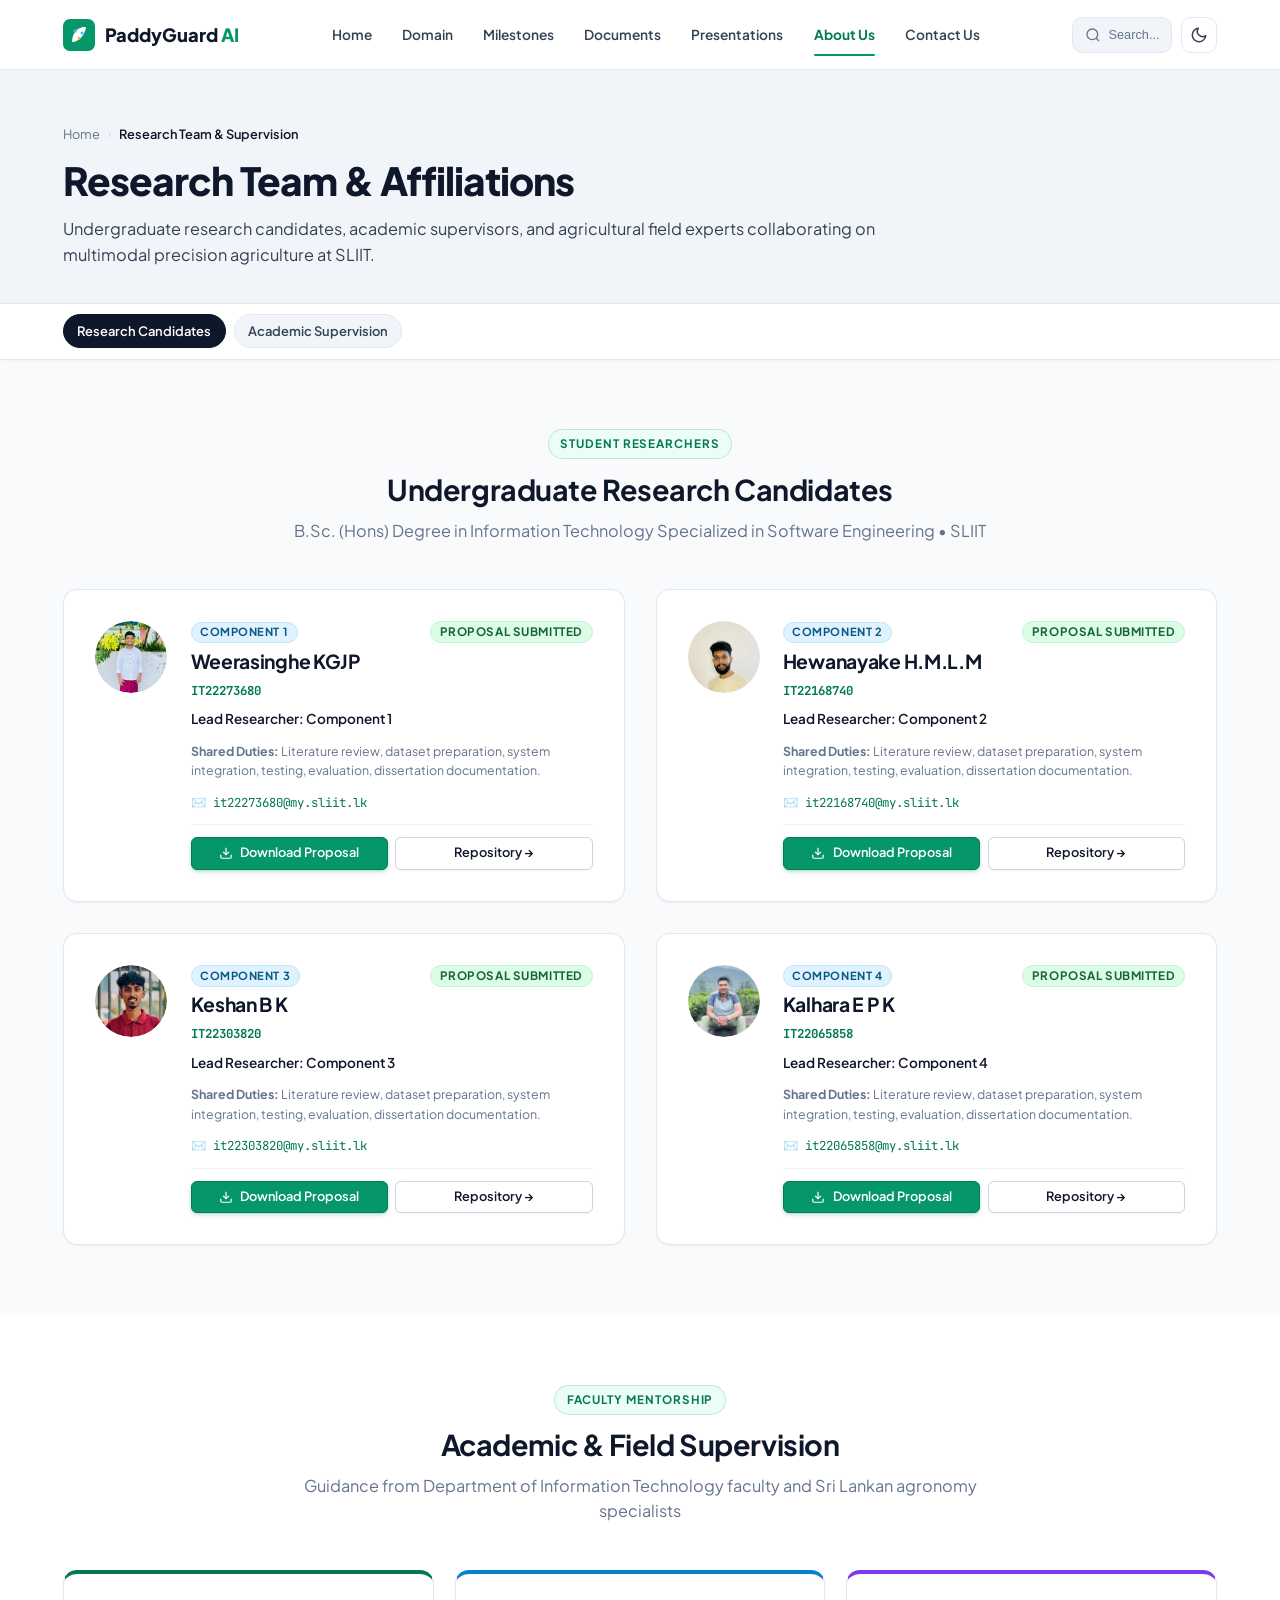
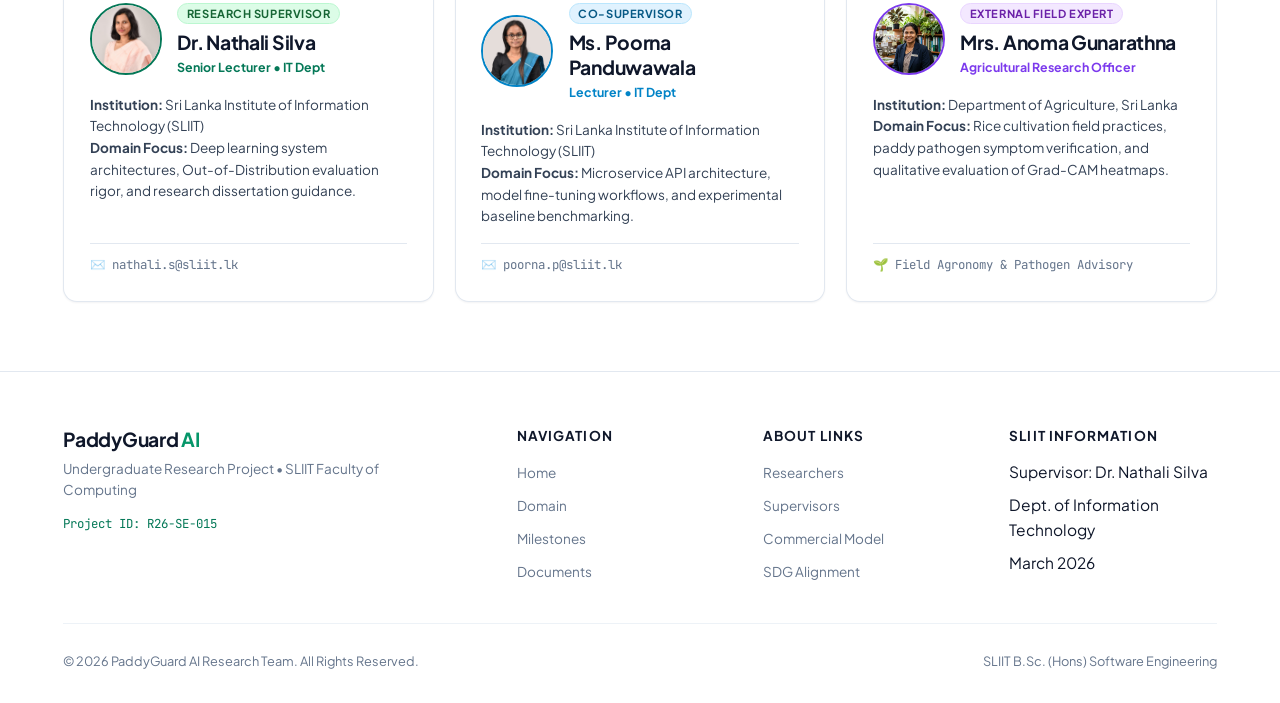
==== commit 1f8d5c04: "ALL DONE" ====
--- a/about.html
+++ b/about.html
@@ -224,12 +224,6 @@
       </div>
     </section>
 
-    <section class="section" style="background:var(--bg-secondary);" id="technologies-used">
-      <div class="container">
-
-      </div>
-    </section>
-
 
 
 
--- a/css/components.css
+++ b/css/components.css
@@ -1183,3 +1183,177 @@
   color: #4ade80;
   border-color: rgba(74, 222, 128, 0.3);
 }
+
+/* ==================== 06. TECH STACK SECTION ==================== */
+.tech-stack-grid {
+  display: grid;
+  grid-template-columns: repeat(4, minmax(0, 1fr));
+  gap: 1.5rem;
+}
+
+.tech-category-card {
+  background: #f0fdf4; /* Soft mint green */
+  border: 1px solid rgba(5, 150, 105, 0.18);
+  border-radius: var(--radius-lg);
+  padding: 1.35rem 1.25rem 1.5rem 1.25rem;
+  box-shadow: 0 4px 12px -2px rgba(15, 23, 42, 0.04), 0 2px 6px -1px rgba(5, 150, 105, 0.05);
+  display: flex;
+  flex-direction: column;
+  transition: transform 0.25s cubic-bezier(0.16, 1, 0.3, 1), box-shadow 0.25s cubic-bezier(0.16, 1, 0.3, 1), border-color 0.25s ease;
+  position: relative;
+  overflow: hidden;
+}
+
+.tech-category-card::before {
+  content: '';
+  position: absolute;
+  top: 0;
+  left: 0;
+  right: 0;
+  height: 3px;
+  background: linear-gradient(90deg, var(--brand-emerald), #34d399);
+  opacity: 0;
+  transition: opacity 0.25s ease;
+}
+
+.tech-category-card:hover {
+  transform: translateY(-5px);
+  box-shadow: 0 14px 28px -6px rgba(15, 23, 42, 0.09), 0 8px 16px -4px rgba(5, 150, 105, 0.12);
+  border-color: rgba(5, 150, 105, 0.38);
+}
+
+.tech-category-card:hover::before {
+  opacity: 1;
+}
+
+.tech-card-header {
+  display: flex;
+  align-items: center;
+  gap: 0.85rem;
+  margin-bottom: 1rem;
+  padding-bottom: 0.8rem;
+  border-bottom: 1px solid rgba(5, 150, 105, 0.14);
+}
+
+.tech-card-icon-wrap {
+  width: 44px;
+  height: 44px;
+  border-radius: var(--radius-md);
+  background: #ffffff;
+  border: 1px solid rgba(5, 150, 105, 0.2);
+  display: flex;
+  align-items: center;
+  justify-content: center;
+  color: var(--brand-forest);
+  box-shadow: var(--shadow-sm);
+  flex-shrink: 0;
+  transition: transform 0.2s ease, background-color 0.2s ease;
+}
+
+.tech-category-card:hover .tech-card-icon-wrap {
+  transform: scale(1.05);
+  background: #ecfdf5;
+  color: var(--brand-emerald-dark);
+}
+
+.tech-card-title {
+  font-size: 1.05rem;
+  font-weight: 700;
+  letter-spacing: -0.01em;
+  color: #064e3b; /* Dark green heading */
+  line-height: 1.3;
+  margin: 0;
+}
+
+.tech-badges-list {
+  display: flex;
+  flex-wrap: wrap;
+  gap: 0.55rem;
+  align-content: flex-start;
+  align-items: center;
+}
+
+.tech-chip {
+  display: inline-flex;
+  align-items: center;
+  gap: 0.45rem;
+  padding: 0.4rem 0.75rem;
+  background: #ffffff;
+  border: 1px solid rgba(5, 150, 105, 0.22);
+  border-radius: var(--radius-full);
+  font-size: 0.815rem;
+  font-weight: 600;
+  color: #065f46;
+  box-shadow: 0 1px 2px rgba(15, 23, 42, 0.03);
+  transition: transform 0.18s ease, background-color 0.18s ease, border-color 0.18s ease, color 0.18s ease, box-shadow 0.18s ease;
+  cursor: default;
+  user-select: none;
+}
+
+.tech-chip:hover {
+  transform: translateY(-2px);
+  background: #ffffff;
+  border-color: var(--brand-emerald);
+  color: #047857;
+  box-shadow: 0 4px 8px -1px rgba(5, 150, 105, 0.16);
+}
+
+.tech-chip-icon {
+  width: 15px;
+  height: 15px;
+  flex-shrink: 0;
+  display: inline-flex;
+  align-items: center;
+  justify-content: center;
+}
+
+.tech-chip-icon svg {
+  width: 100%;
+  height: 100%;
+}
+
+/* Dark theme support for Tech Stack */
+[data-theme="dark"] .tech-category-card {
+  background: rgba(6, 78, 59, 0.18);
+  border-color: rgba(16, 185, 129, 0.25);
+  box-shadow: 0 4px 12px -2px rgba(0, 0, 0, 0.3);
+}
+
+[data-theme="dark"] .tech-category-card:hover {
+  background: rgba(6, 78, 59, 0.26);
+  border-color: rgba(52, 211, 153, 0.45);
+  box-shadow: 0 14px 28px -6px rgba(0, 0, 0, 0.45), 0 8px 16px -4px rgba(16, 185, 129, 0.2);
+}
+
+[data-theme="dark"] .tech-card-header {
+  border-bottom-color: rgba(16, 185, 129, 0.2);
+}
+
+[data-theme="dark"] .tech-card-icon-wrap {
+  background: #0f172a;
+  border-color: rgba(16, 185, 129, 0.3);
+  color: #34d399;
+}
+
+[data-theme="dark"] .tech-category-card:hover .tech-card-icon-wrap {
+  background: #132729;
+  color: #6ee7b7;
+}
+
+[data-theme="dark"] .tech-card-title {
+  color: #a7f3d0;
+}
+
+[data-theme="dark"] .tech-chip {
+  background: #0f172a;
+  border-color: rgba(52, 211, 153, 0.25);
+  color: #e2e8f0;
+}
+
+[data-theme="dark"] .tech-chip:hover {
+  background: #162534;
+  border-color: #34d399;
+  color: #6ee7b7;
+  box-shadow: 0 4px 10px rgba(16, 185, 129, 0.2);
+}
+
--- a/css/responsive.css
+++ b/css/responsive.css
@@ -88,6 +88,11 @@
     grid-template-columns: repeat(2, minmax(0, 1fr));
   }
 
+  .tech-stack-grid {
+    grid-template-columns: repeat(2, minmax(0, 1fr));
+    gap: 1.25rem;
+  }
+
   .stats-grid {
     grid-template-columns: repeat(2, 1fr);
     gap: 1.5rem;
@@ -199,6 +204,11 @@
     gap: 1.5rem;
   }
 
+  .tech-stack-grid {
+    grid-template-columns: repeat(2, minmax(0, 1fr));
+    gap: 1.15rem;
+  }
+
   .gradcam-grid,
   .dosage-calc-grid,
   .voice-details-grid {
@@ -307,6 +317,11 @@
     grid-template-columns: 1fr;
     gap: 2rem;
   }
+
+  .tech-stack-grid {
+    grid-template-columns: 1fr;
+    gap: 1rem;
+  }
 }
 
 /* ==================== 5. SMARTPHONES (<= 576px) ==================== */
